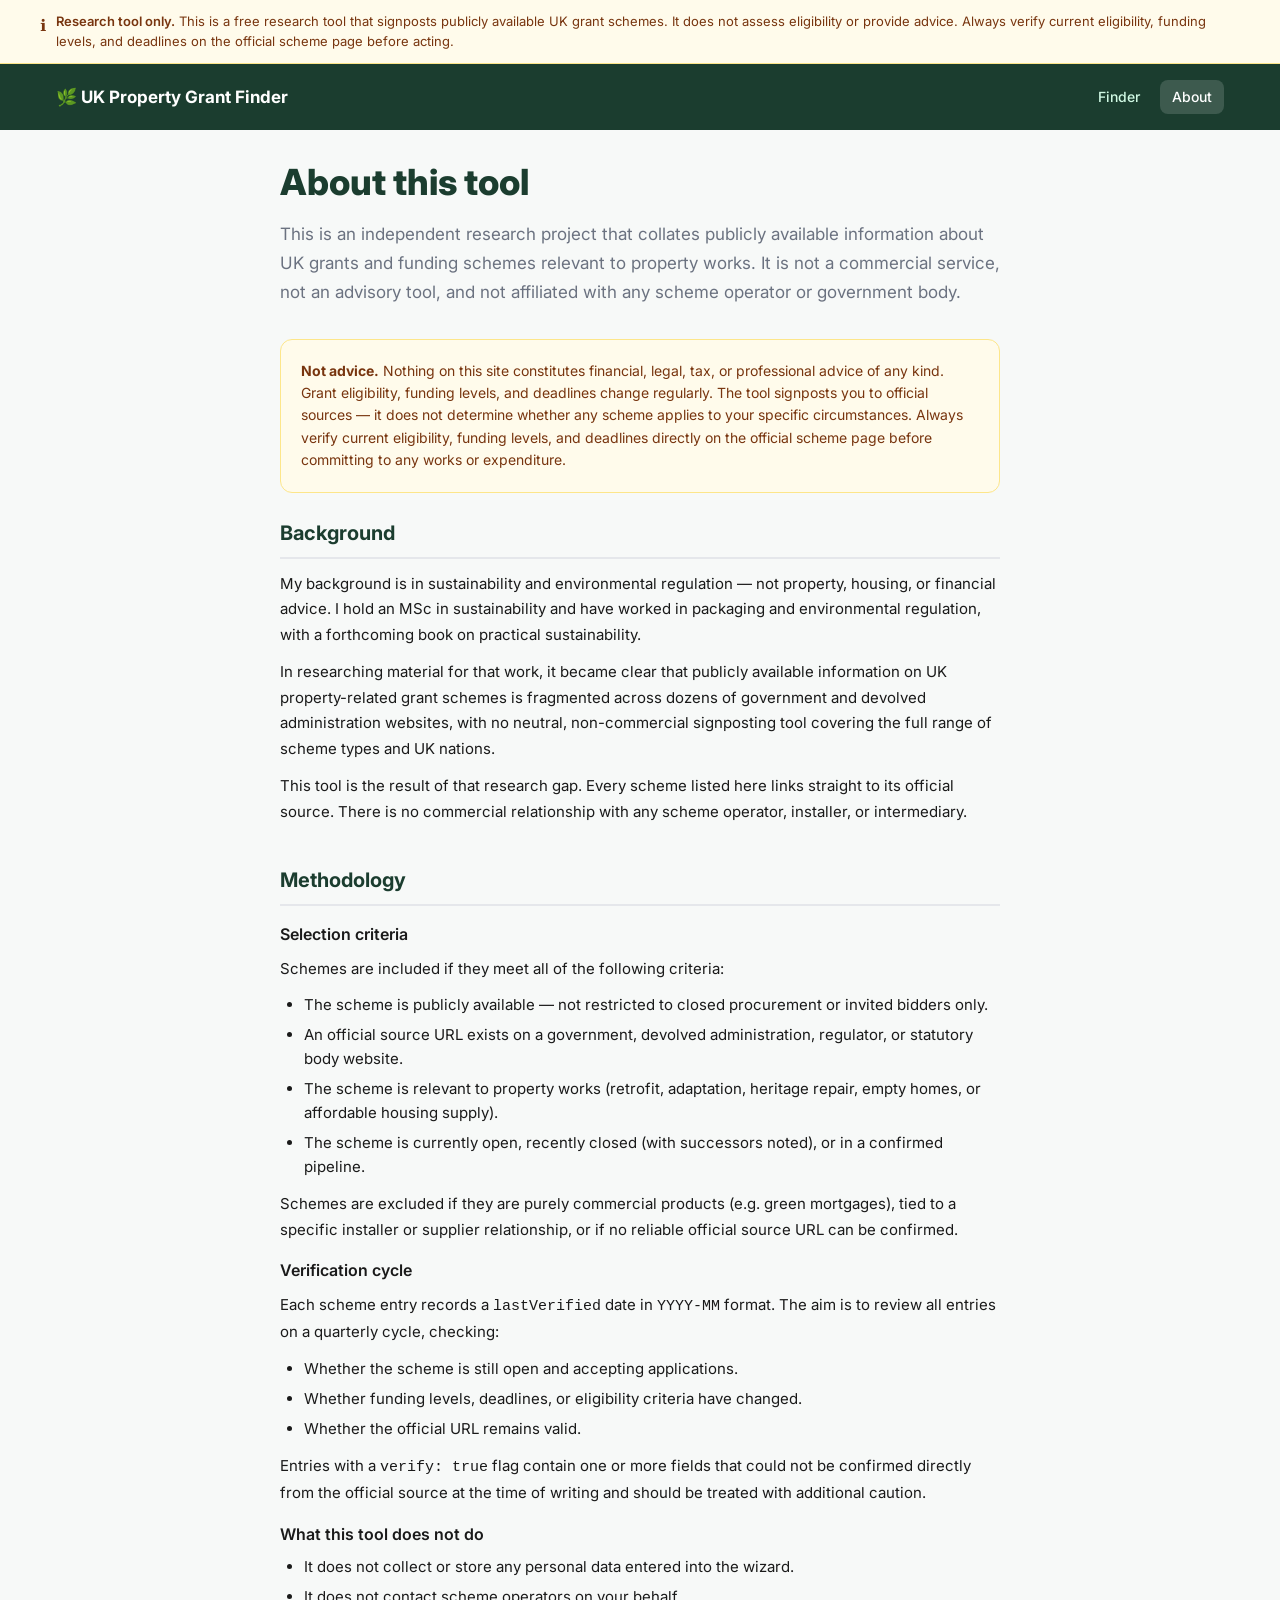
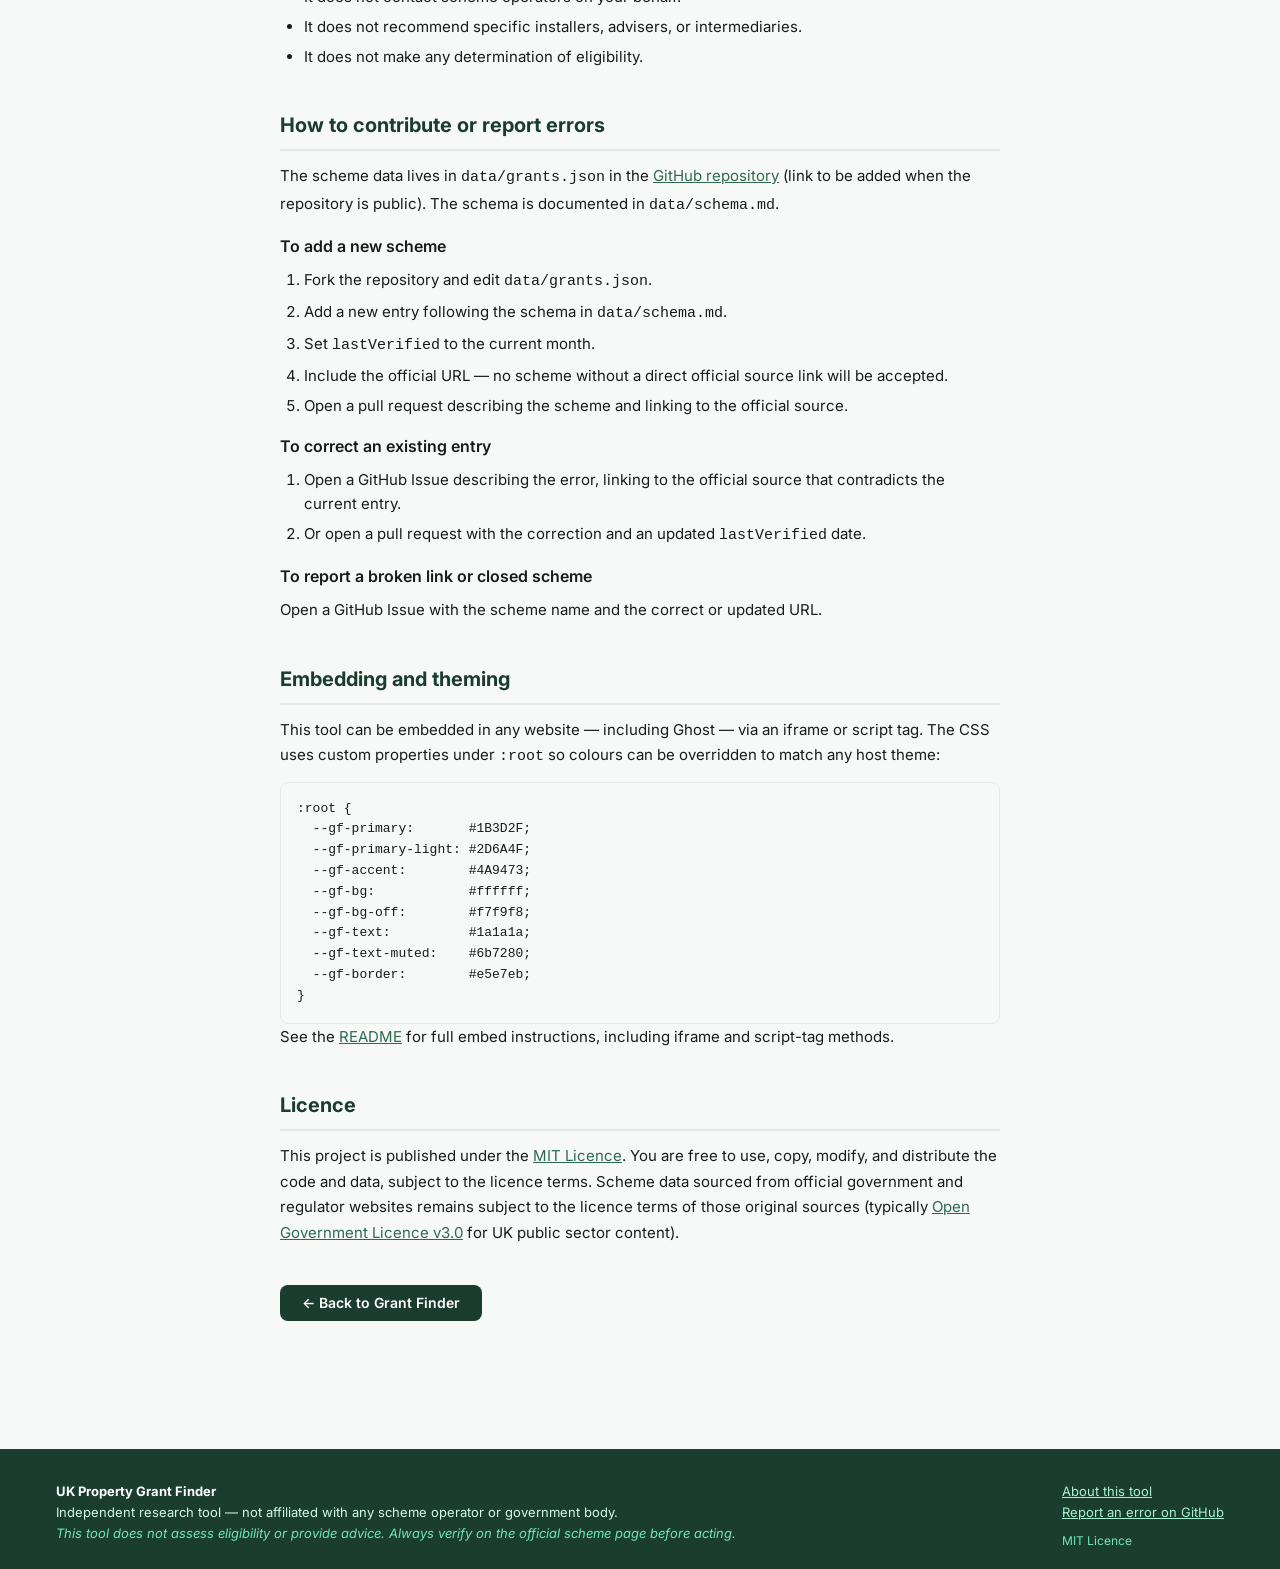
==== about.html @ f177cf08 "Initial release" ====
<!DOCTYPE html>
<html lang="en">
<head>
  <meta charset="UTF-8">
  <meta name="viewport" content="width=device-width, initial-scale=1.0">
  <title>About — UK Property Grant Finder</title>
  <meta name="description" content="About the UK Property Grant Finder: an independent research tool collating publicly available information on UK property grant schemes. Not an advisory service.">
  <link rel="preconnect" href="https://fonts.googleapis.com">
  <link href="https://fonts.googleapis.com/css2?family=Inter:wght@400;500;600;700;800&display=swap" rel="stylesheet">
  <link rel="stylesheet" href="assets/styles.css">
</head>
<body>

  <!-- ── Persistent disclaimer banner ── -->
  <div class="gf-disclaimer" role="banner" aria-label="Important notice">
    <div class="gf-disclaimer-inner">
      <span class="gf-disclaimer-icon" aria-hidden="true">ℹ</span>
      <span>
        <strong>Research tool only.</strong>
        This is a free research tool that signposts publicly available UK grant schemes.
        It does not assess eligibility or provide advice.
        Always verify current eligibility, funding levels, and deadlines on the official scheme page before acting.
      </span>
    </div>
  </div>

  <!-- ── Site header ── -->
  <header class="gf-site-header" role="banner">
    <div class="gf-site-header-inner">
      <a href="index.html" class="gf-site-logo" aria-label="UK Property Grant Finder home">
        🌿 UK Property Grant Finder
      </a>
      <nav class="gf-site-nav" aria-label="Main navigation">
        <a href="index.html" class="gf-nav-link">Finder</a>
        <a href="about.html" class="gf-nav-link active" aria-current="page">About</a>
      </nav>
    </div>
  </header>

  <!-- ── Main content ── -->
  <main class="gf-main" id="main-content">
    <div class="gf-container">
      <article class="gf-about-layout">

        <h1>About this tool</h1>
        <p class="gf-lead">
          This is an independent research project that collates publicly available information
          about UK grants and funding schemes relevant to property works.
          It is not a commercial service, not an advisory tool, and not affiliated with any
          scheme operator or government body.
        </p>

        <!-- Non-advisory disclaimer box -->
        <div class="gf-disclaimer-box" role="note">
          <p>
            <strong>Not advice.</strong>
            Nothing on this site constitutes financial, legal, tax, or professional advice of any kind.
            Grant eligibility, funding levels, and deadlines change regularly.
            The tool signposts you to official sources — it does not determine whether any scheme applies
            to your specific circumstances.
            Always verify current eligibility, funding levels, and deadlines directly on the official
            scheme page before committing to any works or expenditure.
          </p>
        </div>

        <!-- Background -->
        <section class="gf-about-section" aria-labelledby="background-heading">
          <h2 id="background-heading">Background</h2>
          <p>
            My background is in sustainability and environmental regulation — not property, housing,
            or financial advice. I hold an MSc in sustainability and have worked in packaging and
            environmental regulation, with a forthcoming book on practical sustainability.
          </p>
          <p>
            In researching material for that work, it became clear that publicly available information
            on UK property-related grant schemes is fragmented across dozens of government and devolved
            administration websites, with no neutral, non-commercial signposting tool covering the
            full range of scheme types and UK nations.
          </p>
          <p>
            This tool is the result of that research gap. Every scheme listed here links straight to
            its official source. There is no commercial relationship with any scheme operator,
            installer, or intermediary.
          </p>
        </section>

        <!-- Methodology -->
        <section class="gf-about-section" aria-labelledby="methodology-heading">
          <h2 id="methodology-heading">Methodology</h2>

          <h3>Selection criteria</h3>
          <p>
            Schemes are included if they meet all of the following criteria:
          </p>
          <ul>
            <li>The scheme is publicly available — not restricted to closed procurement or invited bidders only.</li>
            <li>An official source URL exists on a government, devolved administration, regulator, or statutory body website.</li>
            <li>The scheme is relevant to property works (retrofit, adaptation, heritage repair, empty homes, or affordable housing supply).</li>
            <li>The scheme is currently open, recently closed (with successors noted), or in a confirmed pipeline.</li>
          </ul>
          <p>
            Schemes are excluded if they are purely commercial products (e.g. green mortgages),
            tied to a specific installer or supplier relationship, or if no reliable official source URL
            can be confirmed.
          </p>

          <h3>Verification cycle</h3>
          <p>
            Each scheme entry records a <code>lastVerified</code> date in <code>YYYY-MM</code> format.
            The aim is to review all entries on a quarterly cycle, checking:
          </p>
          <ul>
            <li>Whether the scheme is still open and accepting applications.</li>
            <li>Whether funding levels, deadlines, or eligibility criteria have changed.</li>
            <li>Whether the official URL remains valid.</li>
          </ul>
          <p>
            Entries with a <code>verify: true</code> flag contain one or more fields that could not be
            confirmed directly from the official source at the time of writing and should be treated
            with additional caution.
          </p>

          <h3>What this tool does not do</h3>
          <ul>
            <li>It does not collect or store any personal data entered into the wizard.</li>
            <li>It does not contact scheme operators on your behalf.</li>
            <li>It does not recommend specific installers, advisers, or intermediaries.</li>
            <li>It does not make any determination of eligibility.</li>
          </ul>
        </section>

        <!-- How to contribute -->
        <section class="gf-about-section" aria-labelledby="contribute-heading">
          <h2 id="contribute-heading">How to contribute or report errors</h2>
          <p>
            The scheme data lives in <code>data/grants.json</code> in the
            <a href="https://github.com/" target="_blank" rel="noopener noreferrer">GitHub repository</a>
            (link to be added when the repository is public).
            The schema is documented in <code>data/schema.md</code>.
          </p>

          <h3>To add a new scheme</h3>
          <ol>
            <li>Fork the repository and edit <code>data/grants.json</code>.</li>
            <li>Add a new entry following the schema in <code>data/schema.md</code>.</li>
            <li>Set <code>lastVerified</code> to the current month.</li>
            <li>Include the official URL — no scheme without a direct official source link will be accepted.</li>
            <li>Open a pull request describing the scheme and linking to the official source.</li>
          </ol>

          <h3>To correct an existing entry</h3>
          <ol>
            <li>Open a GitHub Issue describing the error, linking to the official source that contradicts the current entry.</li>
            <li>Or open a pull request with the correction and an updated <code>lastVerified</code> date.</li>
          </ol>

          <h3>To report a broken link or closed scheme</h3>
          <p>
            Open a GitHub Issue with the scheme name and the correct or updated URL.
          </p>
        </section>

        <!-- Theming -->
        <section class="gf-about-section" aria-labelledby="theming-heading">
          <h2 id="theming-heading">Embedding and theming</h2>
          <p>
            This tool can be embedded in any website — including Ghost — via an iframe or script tag.
            The CSS uses custom properties under <code>:root</code> so colours can be overridden to
            match any host theme:
          </p>
          <pre style="background:var(--gf-bg-off);border:1px solid var(--gf-border);border-radius:8px;padding:16px;font-size:13px;overflow-x:auto;"><code>:root {
  --gf-primary:       #1B3D2F;
  --gf-primary-light: #2D6A4F;
  --gf-accent:        #4A9473;
  --gf-bg:            #ffffff;
  --gf-bg-off:        #f7f9f8;
  --gf-text:          #1a1a1a;
  --gf-text-muted:    #6b7280;
  --gf-border:        #e5e7eb;
}</code></pre>
          <p>
            See the <a href="https://github.com/" target="_blank" rel="noopener noreferrer">README</a>
            for full embed instructions, including iframe and script-tag methods.
          </p>
        </section>

        <!-- Licence -->
        <section class="gf-about-section" aria-labelledby="licence-heading">
          <h2 id="licence-heading">Licence</h2>
          <p>
            This project is published under the
            <a href="LICENSE" target="_blank" rel="noopener noreferrer">MIT Licence</a>.
            You are free to use, copy, modify, and distribute the code and data, subject to the
            licence terms. Scheme data sourced from official government and regulator websites
            remains subject to the licence terms of those original sources (typically
            <a href="https://www.nationalarchives.gov.uk/doc/open-government-licence/" target="_blank" rel="noopener noreferrer">Open Government Licence v3.0</a>
            for UK public sector content).
          </p>
        </section>

        <div style="margin-top:32px;">
          <a href="index.html" class="gf-btn gf-btn-primary">← Back to Grant Finder</a>
        </div>

      </article>
    </div>
  </main>

  <!-- ── Footer ── -->
  <footer class="gf-footer" role="contentinfo">
    <div class="gf-footer-inner">
      <div>
        <p><strong style="color:#fff;">UK Property Grant Finder</strong></p>
        <p>Independent research tool — not affiliated with any scheme operator or government body.</p>
        <p class="gf-footer-disclaimer">
          This tool does not assess eligibility or provide advice.
          Always verify on the official scheme page before acting.
        </p>
      </div>
      <div>
        <p><a href="about.html">About this tool</a></p>
        <p><a href="https://github.com/" target="_blank" rel="noopener noreferrer">Report an error on GitHub</a></p>
        <p style="font-size:12px;margin-top:8px;color:#6ee7b7;">MIT Licence</p>
      </div>
    </div>
  </footer>

</body>
</html>
---- assets/styles.css ----
/* ============================================================
   UK Property Grant Finder — styles.css
   Mobile-first, CSS custom properties for Ghost theme overrides
   ============================================================ */

:root {
  --gf-primary:       #1B3D2F;
  --gf-primary-light: #2D6A4F;
  --gf-accent:        #4A9473;
  --gf-bg:            #ffffff;
  --gf-bg-off:        #f7f9f8;
  --gf-text:          #1a1a1a;
  --gf-text-muted:    #6b7280;
  --gf-border:        #e5e7eb;
  --gf-warning-bg:    #fffbeb;
  --gf-warning-border:#fde68a;
  --gf-warning-text:  #78350f;
  --gf-radius:        12px;
  --gf-radius-sm:     8px;
  --gf-shadow:        0 1px 3px rgba(0,0,0,.07), 0 4px 16px rgba(0,0,0,.05);
  --gf-shadow-md:     0 4px 6px rgba(0,0,0,.07), 0 10px 30px rgba(0,0,0,.08);
  --gf-transition:    0.18s ease;
  --gf-font:          'Inter', system-ui, -apple-system, sans-serif;
}

/* ── Reset ── */
*, *::before, *::after {
  box-sizing: border-box;
  margin: 0;
  padding: 0;
}

/* ── Base ── */
body {
  font-family: var(--gf-font);
  background: var(--gf-bg-off);
  color: var(--gf-text);
  line-height: 1.6;
  font-size: 16px;
  -webkit-font-smoothing: antialiased;
}

a {
  color: var(--gf-primary-light);
  text-decoration: underline;
}
a:hover {
  color: var(--gf-primary);
}
a:focus-visible {
  outline: 3px solid var(--gf-accent);
  outline-offset: 2px;
  border-radius: 3px;
}

/* ── Layout ── */
.gf-container {
  max-width: 1200px;
  margin: 0 auto;
  padding: 0 16px;
}

.gf-main {
  padding: 24px 0 64px;
}

/* ── Disclaimer banner ── */
.gf-disclaimer {
  background: var(--gf-warning-bg);
  border-bottom: 1px solid var(--gf-warning-border);
  padding: 12px 16px;
  font-size: 13px;
  color: var(--gf-warning-text);
  line-height: 1.5;
  position: sticky;
  top: 0;
  z-index: 100;
}
.gf-disclaimer-inner {
  max-width: 1200px;
  margin: 0 auto;
  display: flex;
  align-items: flex-start;
  gap: 10px;
}
.gf-disclaimer-icon {
  flex-shrink: 0;
  font-size: 16px;
  margin-top: 1px;
}
.gf-disclaimer strong {
  font-weight: 600;
}

/* ── Site header ── */
.gf-site-header {
  background: var(--gf-primary);
  color: #fff;
  padding: 16px 0;
}
.gf-site-header-inner {
  max-width: 1200px;
  margin: 0 auto;
  padding: 0 16px;
  display: flex;
  align-items: center;
  justify-content: space-between;
  gap: 16px;
}
.gf-site-logo {
  font-size: 17px;
  font-weight: 700;
  color: #fff;
  text-decoration: none;
  display: flex;
  align-items: center;
  gap: 8px;
}
.gf-site-logo:hover { color: #d1fae5; }
.gf-site-nav {
  display: flex;
  gap: 8px;
  align-items: center;
}
.gf-nav-link {
  color: #d1fae5;
  font-size: 14px;
  font-weight: 500;
  text-decoration: none;
  padding: 6px 12px;
  border-radius: var(--gf-radius-sm);
  transition: background var(--gf-transition);
}
.gf-nav-link:hover,
.gf-nav-link.active {
  background: rgba(255,255,255,.15);
  color: #fff;
}
.gf-nav-link:focus-visible {
  outline: 2px solid #d1fae5;
  outline-offset: 2px;
}

/* ── Page hero ── */
.gf-hero {
  text-align: center;
  padding: 40px 16px 32px;
}
.gf-hero-badge {
  display: inline-block;
  background: #dcfce7;
  color: var(--gf-primary);
  font-size: 11px;
  font-weight: 700;
  letter-spacing: .08em;
  text-transform: uppercase;
  padding: 4px 12px;
  border-radius: 999px;
  margin-bottom: 14px;
}
.gf-hero h1 {
  font-size: clamp(22px, 4vw, 36px);
  font-weight: 800;
  color: var(--gf-primary);
  line-height: 1.2;
  margin-bottom: 12px;
}
.gf-hero p {
  color: var(--gf-text-muted);
  font-size: 16px;
  max-width: 540px;
  margin: 0 auto;
}

/* ── Tabs ── */
.gf-tabs {
  display: flex;
  gap: 4px;
  background: var(--gf-bg);
  border: 1px solid var(--gf-border);
  border-radius: var(--gf-radius);
  padding: 4px;
  max-width: 480px;
  margin: 24px auto;
}
.gf-tab {
  flex: 1;
  padding: 10px 16px;
  border: none;
  background: transparent;
  border-radius: calc(var(--gf-radius) - 4px);
  font-size: 14px;
  font-weight: 600;
  color: var(--gf-text-muted);
  cursor: pointer;
  transition: all var(--gf-transition);
  font-family: var(--gf-font);
}
.gf-tab:hover {
  background: var(--gf-bg-off);
  color: var(--gf-text);
}
.gf-tab.active {
  background: var(--gf-primary);
  color: #fff;
}
.gf-tab:focus-visible {
  outline: 3px solid var(--gf-accent);
  outline-offset: 2px;
}

/* ── Tab panels ── */
.gf-panel { display: none; }
.gf-panel.active { display: block; }

/* ============================================================
   WIZARD
   ============================================================ */
.gf-wizard {
  max-width: 680px;
  margin: 0 auto;
}

/* Progress bar */
.gf-progress {
  margin-bottom: 28px;
}
.gf-progress-meta {
  display: flex;
  justify-content: space-between;
  font-size: 13px;
  color: var(--gf-text-muted);
  margin-bottom: 8px;
}
.gf-progress-bar {
  height: 6px;
  background: var(--gf-border);
  border-radius: 999px;
  overflow: hidden;
}
.gf-progress-fill {
  height: 100%;
  background: linear-gradient(90deg, var(--gf-primary), var(--gf-accent));
  border-radius: 999px;
  transition: width .4s ease;
}

/* Step card */
.gf-step { display: none; }
.gf-step.active { display: block; }

.gf-card {
  background: var(--gf-bg);
  border-radius: var(--gf-radius);
  box-shadow: var(--gf-shadow);
  padding: 28px;
  margin-bottom: 20px;
}
.gf-card h2 {
  font-size: 19px;
  font-weight: 700;
  color: var(--gf-primary);
  margin-bottom: 6px;
}
.gf-card .gf-card-subtitle {
  color: var(--gf-text-muted);
  font-size: 14px;
  margin-bottom: 22px;
}
.gf-card .gf-optional-label {
  font-size: 12px;
  font-weight: 500;
  color: var(--gf-accent);
  background: #d1fae5;
  padding: 2px 8px;
  border-radius: 999px;
  margin-left: 8px;
  vertical-align: middle;
}

/* Option grids */
.gf-options {
  display: grid;
  grid-template-columns: repeat(auto-fill, minmax(140px, 1fr));
  gap: 10px;
}
.gf-options.two-col { grid-template-columns: 1fr 1fr; }
.gf-options.three-col { grid-template-columns: repeat(3, 1fr); }

.gf-option {
  cursor: pointer;
  border: 2px solid var(--gf-border);
  border-radius: 10px;
  padding: 14px 12px;
  text-align: center;
  background: var(--gf-bg);
  transition: all var(--gf-transition);
  user-select: none;
  position: relative;
}
.gf-option:hover {
  border-color: var(--gf-accent);
  background: #f0fdf4;
}
.gf-option.selected {
  border-color: var(--gf-primary);
  background: #f0fdf4;
  box-shadow: 0 0 0 3px rgba(27,61,47,.12);
}
.gf-option:focus-visible {
  outline: 3px solid var(--gf-accent);
  outline-offset: 2px;
}
.gf-option-icon {
  font-size: 24px;
  margin-bottom: 6px;
  display: block;
}
.gf-option-label {
  font-size: 13px;
  font-weight: 600;
  display: block;
  color: var(--gf-text);
}
.gf-option-desc {
  font-size: 11px;
  color: var(--gf-text-muted);
  display: block;
  margin-top: 4px;
  line-height: 1.4;
}
/* Multi-select tick */
.gf-option.multi.selected::after {
  content: '✓';
  position: absolute;
  top: 6px;
  right: 8px;
  font-size: 12px;
  font-weight: 700;
  color: var(--gf-primary);
}

/* Postcode field */
.gf-postcode-wrap {
  margin-top: 16px;
}
.gf-postcode-wrap label {
  display: block;
  font-size: 13px;
  font-weight: 600;
  color: var(--gf-text-muted);
  margin-bottom: 6px;
}
.gf-postcode-input {
  width: 100%;
  max-width: 220px;
  padding: 10px 14px;
  border: 2px solid var(--gf-border);
  border-radius: var(--gf-radius-sm);
  font-size: 15px;
  font-family: var(--gf-font);
  color: var(--gf-text);
  background: var(--gf-bg);
  transition: border-color var(--gf-transition);
  text-transform: uppercase;
}
.gf-postcode-input:focus {
  outline: none;
  border-color: var(--gf-accent);
}
.gf-postcode-input::placeholder { text-transform: none; }

/* Button row */
.gf-btn-row {
  display: flex;
  justify-content: space-between;
  align-items: center;
  margin-top: 26px;
  gap: 12px;
}

/* Buttons */
.gf-btn {
  display: inline-flex;
  align-items: center;
  gap: 6px;
  padding: 11px 22px;
  border-radius: var(--gf-radius-sm);
  font-size: 14px;
  font-weight: 600;
  cursor: pointer;
  border: none;
  transition: all var(--gf-transition);
  font-family: var(--gf-font);
  text-decoration: none;
  line-height: 1;
}
.gf-btn:focus-visible {
  outline: 3px solid var(--gf-accent);
  outline-offset: 2px;
}
.gf-btn-primary {
  background: var(--gf-primary);
  color: #fff;
}
.gf-btn-primary:hover {
  background: var(--gf-primary-light);
  transform: translateY(-1px);
  color: #fff;
  text-decoration: none;
}
.gf-btn-primary:disabled {
  background: #d1d5db;
  color: #9ca3af;
  cursor: not-allowed;
  transform: none;
}
.gf-btn-ghost {
  background: transparent;
  color: var(--gf-text-muted);
  border: 1px solid var(--gf-border);
}
.gf-btn-ghost:hover {
  background: var(--gf-bg-off);
  color: var(--gf-text);
  text-decoration: none;
}
.gf-btn-outline {
  background: transparent;
  color: var(--gf-primary);
  border: 2px solid var(--gf-primary);
}
.gf-btn-outline:hover {
  background: var(--gf-primary);
  color: #fff;
  text-decoration: none;
}

/* ============================================================
   RESULTS
   ============================================================ */
.gf-results-header {
  display: flex;
  align-items: center;
  justify-content: space-between;
  margin-bottom: 6px;
  flex-wrap: wrap;
  gap: 10px;
}
.gf-results-header h2 {
  font-size: 22px;
  font-weight: 800;
  color: var(--gf-primary);
}
.gf-results-count {
  background: var(--gf-primary);
  color: #fff;
  font-size: 13px;
  font-weight: 600;
  padding: 4px 14px;
  border-radius: 999px;
}
.gf-results-note {
  font-size: 13px;
  color: var(--gf-text-muted);
  margin-bottom: 20px;
  font-style: italic;
}

/* Scheme cards in results */
.gf-scheme-card {
  background: var(--gf-bg);
  border: 1px solid var(--gf-border);
  border-radius: var(--gf-radius);
  margin-bottom: 12px;
  overflow: hidden;
  transition: box-shadow var(--gf-transition);
}
.gf-scheme-card:hover {
  box-shadow: var(--gf-shadow-md);
}
.gf-scheme-card-header {
  display: flex;
  align-items: flex-start;
  gap: 14px;
  padding: 18px 20px;
  cursor: pointer;
}
.gf-scheme-card-header:focus-visible {
  outline: 3px solid var(--gf-accent);
  outline-offset: -3px;
}
.gf-scheme-icon {
  width: 44px;
  height: 44px;
  border-radius: 10px;
  display: flex;
  align-items: center;
  justify-content: center;
  font-size: 22px;
  flex-shrink: 0;
}
.cat-retrofit        { background: #fef3c7; }
.cat-adaptation      { background: #ede9fe; }
.cat-empty-homes     { background: #fce7f3; }
.cat-heritage        { background: #fef9c3; }
.cat-affordable-housing { background: #d1fae5; }
.cat-supported-housing  { background: #e0e7ff; }

.gf-scheme-meta { flex: 1; min-width: 0; }
.gf-scheme-name {
  font-size: 15px;
  font-weight: 700;
  color: var(--gf-text);
  margin-bottom: 2px;
}
.gf-scheme-provider {
  font-size: 12px;
  color: var(--gf-text-muted);
  margin-bottom: 6px;
}
.gf-scheme-desc {
  font-size: 13px;
  color: var(--gf-text-muted);
  line-height: 1.5;
}
.gf-scheme-tags {
  display: flex;
  flex-wrap: wrap;
  gap: 5px;
  margin-top: 8px;
}
.gf-tag {
  font-size: 11px;
  font-weight: 600;
  padding: 2px 8px;
  border-radius: 999px;
}
.gf-tag-country  { background: #dbeafe; color: #1d4ed8; }
.gf-tag-category { background: #f1f5f9; color: #475569; }
.gf-tag-deadline { background: #fef9c3; color: #854d0e; }
.gf-tag-verify   { background: #fce7f3; color: #be185d; }

/* Source + verified badges */
.gf-scheme-footer {
  padding: 0 20px 14px;
  display: flex;
  align-items: center;
  gap: 12px;
  flex-wrap: wrap;
}
.gf-source-badge {
  font-size: 11px;
  color: var(--gf-text-muted);
}
.gf-source-badge a {
  color: var(--gf-primary-light);
  font-weight: 600;
}
.gf-verified-badge {
  font-size: 11px;
  color: var(--gf-text-muted);
  background: var(--gf-bg-off);
  padding: 2px 8px;
  border-radius: 999px;
  border: 1px solid var(--gf-border);
}

/* Funding pill */
.gf-funding-pill {
  font-size: 13px;
  font-weight: 700;
  color: var(--gf-primary);
  white-space: nowrap;
  padding: 5px 12px;
  background: #d1fae5;
  border-radius: 999px;
  flex-shrink: 0;
  align-self: center;
}

/* Chevron */
.gf-chevron {
  color: var(--gf-text-muted);
  font-size: 18px;
  align-self: center;
  transition: transform .25s ease;
  flex-shrink: 0;
}
.gf-scheme-card.open .gf-chevron { transform: rotate(180deg); }

/* Expand body */
.gf-scheme-body {
  display: none;
  padding: 0 20px 20px;
  border-top: 1px solid var(--gf-border);
}
.gf-scheme-card.open .gf-scheme-body { display: block; }

.gf-scheme-body-desc {
  font-size: 14px;
  color: var(--gf-text-muted);
  margin: 14px 0 16px;
  line-height: 1.6;
}
.gf-body-section {
  margin-bottom: 16px;
}
.gf-body-section h4 {
  font-size: 12px;
  font-weight: 700;
  text-transform: uppercase;
  letter-spacing: .06em;
  color: var(--gf-text-muted);
  margin-bottom: 8px;
}
.gf-body-section ul {
  padding-left: 20px;
}
.gf-body-section li {
  font-size: 14px;
  color: var(--gf-text);
  margin-bottom: 4px;
  line-height: 1.5;
}
.gf-cta-row {
  display: flex;
  align-items: center;
  gap: 12px;
  margin-top: 18px;
  flex-wrap: wrap;
}
.gf-verify-notice {
  font-size: 12px;
  color: #be185d;
  background: #fce7f3;
  padding: 6px 12px;
  border-radius: var(--gf-radius-sm);
  border: 1px solid #fbcfe8;
}

/* No results */
.gf-no-results {
  text-align: center;
  padding: 48px 20px;
  background: var(--gf-bg);
  border-radius: var(--gf-radius);
  box-shadow: var(--gf-shadow);
}
.gf-no-results-icon { font-size: 48px; margin-bottom: 14px; }
.gf-no-results h3 {
  font-size: 18px;
  font-weight: 700;
  color: var(--gf-text);
  margin-bottom: 8px;
}
.gf-no-results p {
  color: var(--gf-text-muted);
  font-size: 14px;
  max-width: 400px;
  margin: 0 auto 16px;
}
.gf-no-results-links {
  display: flex;
  gap: 12px;
  justify-content: center;
  flex-wrap: wrap;
}

/* Reset row */
.gf-reset-row {
  text-align: center;
  margin-top: 24px;
}
.gf-reset-btn {
  font-size: 13px;
  color: var(--gf-text-muted);
  cursor: pointer;
  text-decoration: underline;
  background: none;
  border: none;
  font-family: var(--gf-font);
}
.gf-reset-btn:hover { color: var(--gf-text); }
.gf-reset-btn:focus-visible {
  outline: 3px solid var(--gf-accent);
  outline-offset: 2px;
  border-radius: 3px;
}

/* ============================================================
   BROWSE / FILTER MODE
   ============================================================ */
.gf-browse-layout {
  display: grid;
  grid-template-columns: 1fr;
  gap: 24px;
}

.gf-filter-bar {
  background: var(--gf-bg);
  border: 1px solid var(--gf-border);
  border-radius: var(--gf-radius);
  padding: 20px;
}
.gf-filter-bar h3 {
  font-size: 14px;
  font-weight: 700;
  text-transform: uppercase;
  letter-spacing: .06em;
  color: var(--gf-text-muted);
  margin-bottom: 16px;
}

.gf-filter-group {
  margin-bottom: 20px;
}
.gf-filter-group:last-child { margin-bottom: 0; }
.gf-filter-group label {
  display: block;
  font-size: 13px;
  font-weight: 600;
  color: var(--gf-text);
  margin-bottom: 8px;
}

.gf-search-input,
.gf-filter-select {
  width: 100%;
  padding: 9px 12px;
  border: 2px solid var(--gf-border);
  border-radius: var(--gf-radius-sm);
  font-size: 14px;
  font-family: var(--gf-font);
  color: var(--gf-text);
  background: var(--gf-bg);
  transition: border-color var(--gf-transition);
  appearance: none;
  -webkit-appearance: none;
}
.gf-filter-select {
  background-image: url("data:image/svg+xml,%3Csvg xmlns='http://www.w3.org/2000/svg' width='12' height='8' viewBox='0 0 12 8'%3E%3Cpath d='M1 1l5 5 5-5' stroke='%236b7280' stroke-width='1.5' fill='none' stroke-linecap='round'/%3E%3C/svg%3E");
  background-repeat: no-repeat;
  background-position: right 10px center;
  padding-right: 32px;
  cursor: pointer;
}
.gf-search-input:focus,
.gf-filter-select:focus {
  outline: none;
  border-color: var(--gf-accent);
}
.gf-filter-clear {
  display: block;
  margin-top: 12px;
  font-size: 13px;
  color: var(--gf-text-muted);
  background: none;
  border: none;
  cursor: pointer;
  font-family: var(--gf-font);
  text-decoration: underline;
  padding: 0;
}
.gf-filter-clear:hover { color: var(--gf-text); }

.gf-browse-count {
  font-size: 14px;
  color: var(--gf-text-muted);
  margin-bottom: 16px;
}
.gf-browse-count strong { color: var(--gf-text); }

/* ============================================================
   MODAL
   ============================================================ */
.gf-modal-overlay {
  display: none;
  position: fixed;
  inset: 0;
  background: rgba(0,0,0,.5);
  z-index: 1000;
  align-items: center;
  justify-content: center;
  padding: 16px;
}
.gf-modal-overlay.open { display: flex; }

.gf-modal {
  background: var(--gf-bg);
  border-radius: var(--gf-radius);
  box-shadow: var(--gf-shadow-md);
  max-width: 640px;
  width: 100%;
  max-height: 90vh;
  overflow-y: auto;
  position: relative;
}
.gf-modal-header {
  padding: 24px 24px 0;
  display: flex;
  align-items: flex-start;
  justify-content: space-between;
  gap: 12px;
}
.gf-modal-title {
  font-size: 20px;
  font-weight: 800;
  color: var(--gf-primary);
  line-height: 1.3;
}
.gf-modal-provider {
  font-size: 13px;
  color: var(--gf-text-muted);
  margin-top: 4px;
}
.gf-modal-close {
  background: var(--gf-bg-off);
  border: 1px solid var(--gf-border);
  border-radius: 50%;
  width: 32px;
  height: 32px;
  display: flex;
  align-items: center;
  justify-content: center;
  cursor: pointer;
  font-size: 18px;
  color: var(--gf-text-muted);
  flex-shrink: 0;
  transition: background var(--gf-transition);
  font-family: var(--gf-font);
  line-height: 1;
}
.gf-modal-close:hover { background: var(--gf-border); color: var(--gf-text); }
.gf-modal-close:focus-visible {
  outline: 3px solid var(--gf-accent);
  outline-offset: 2px;
}
.gf-modal-body {
  padding: 20px 24px 24px;
}
.gf-modal-meta-row {
  display: flex;
  flex-wrap: wrap;
  gap: 8px;
  margin-bottom: 18px;
}
.gf-modal-section {
  margin-bottom: 20px;
}
.gf-modal-section h4 {
  font-size: 12px;
  font-weight: 700;
  text-transform: uppercase;
  letter-spacing: .06em;
  color: var(--gf-text-muted);
  margin-bottom: 10px;
}
.gf-modal-section p {
  font-size: 14px;
  color: var(--gf-text);
  line-height: 1.6;
}
.gf-modal-section ul {
  padding-left: 20px;
}
.gf-modal-section li {
  font-size: 14px;
  color: var(--gf-text);
  margin-bottom: 6px;
  line-height: 1.5;
}
.gf-modal-url-box {
  background: var(--gf-bg-off);
  border: 1px solid var(--gf-border);
  border-radius: var(--gf-radius-sm);
  padding: 12px 16px;
  margin-bottom: 20px;
}
.gf-modal-url-box p {
  font-size: 12px;
  font-weight: 700;
  text-transform: uppercase;
  letter-spacing: .06em;
  color: var(--gf-text-muted);
  margin-bottom: 4px;
}
.gf-modal-url-box a {
  font-size: 14px;
  font-weight: 600;
  word-break: break-all;
}
.gf-modal-footer {
  padding: 16px 24px;
  border-top: 1px solid var(--gf-border);
  display: flex;
  align-items: center;
  justify-content: space-between;
  gap: 12px;
  flex-wrap: wrap;
}
.gf-modal-verified-note {
  font-size: 12px;
  color: var(--gf-text-muted);
}

/* ============================================================
   ABOUT PAGE
   ============================================================ */
.gf-about-layout {
  max-width: 720px;
  margin: 0 auto;
}
.gf-about-layout h1 {
  font-size: clamp(24px, 4vw, 36px);
  font-weight: 800;
  color: var(--gf-primary);
  margin-bottom: 8px;
}
.gf-about-layout .gf-lead {
  font-size: 17px;
  color: var(--gf-text-muted);
  margin-bottom: 32px;
  line-height: 1.7;
}
.gf-about-section {
  margin-bottom: 40px;
}
.gf-about-section h2 {
  font-size: 20px;
  font-weight: 700;
  color: var(--gf-primary);
  margin-bottom: 12px;
  padding-bottom: 8px;
  border-bottom: 2px solid var(--gf-border);
}
.gf-about-section h3 {
  font-size: 16px;
  font-weight: 600;
  color: var(--gf-text);
  margin: 16px 0 8px;
}
.gf-about-section p {
  font-size: 15px;
  color: var(--gf-text);
  line-height: 1.7;
  margin-bottom: 12px;
}
.gf-about-section ul, .gf-about-section ol {
  padding-left: 24px;
  margin-bottom: 12px;
}
.gf-about-section li {
  font-size: 15px;
  color: var(--gf-text);
  margin-bottom: 6px;
  line-height: 1.6;
}
.gf-disclaimer-box {
  background: var(--gf-warning-bg);
  border: 1px solid var(--gf-warning-border);
  border-radius: var(--gf-radius);
  padding: 20px;
  margin: 24px 0;
}
.gf-disclaimer-box p {
  font-size: 14px;
  color: var(--gf-warning-text);
  margin-bottom: 0;
}
.gf-disclaimer-box strong { font-weight: 700; }

/* ============================================================
   FOOTER
   ============================================================ */
.gf-footer {
  background: var(--gf-primary);
  color: #d1fae5;
  padding: 32px 0;
  margin-top: 64px;
}
.gf-footer-inner {
  max-width: 1200px;
  margin: 0 auto;
  padding: 0 16px;
  display: flex;
  flex-direction: column;
  gap: 12px;
}
.gf-footer p {
  font-size: 13px;
  line-height: 1.6;
}
.gf-footer a { color: #a7f3d0; }
.gf-footer a:hover { color: #fff; }
.gf-footer-disclaimer {
  font-size: 12px;
  color: #6ee7b7;
  font-style: italic;
}

/* ============================================================
   RESPONSIVE
   ============================================================ */

/* 768px+ */
@media (min-width: 768px) {
  body { font-size: 16px; }

  .gf-hero { padding: 56px 16px 40px; }

  .gf-browse-layout {
    grid-template-columns: 280px 1fr;
  }

  .gf-options { grid-template-columns: repeat(auto-fill, minmax(160px, 1fr)); }
  .gf-options.two-col { grid-template-columns: 1fr 1fr; }
  .gf-options.three-col { grid-template-columns: repeat(3, 1fr); }

  .gf-card { padding: 32px; }

  .gf-footer-inner {
    flex-direction: row;
    justify-content: space-between;
    align-items: flex-start;
  }
}

/* 1280px+ */
@media (min-width: 1280px) {
  .gf-browse-layout {
    grid-template-columns: 300px 1fr;
  }
}

/* Narrow (360px) */
@media (max-width: 400px) {
  .gf-options.two-col,
  .gf-options.three-col {
    grid-template-columns: 1fr 1fr;
  }
  .gf-options {
    grid-template-columns: 1fr 1fr;
  }
  .gf-card { padding: 18px 16px; }
  .gf-btn-row { flex-direction: column-reverse; }
  .gf-btn-row .gf-btn { width: 100%; justify-content: center; }
}

/* ============================================================
   UTILITIES
   ============================================================ */
.sr-only {
  position: absolute;
  width: 1px;
  height: 1px;
  padding: 0;
  margin: -1px;
  overflow: hidden;
  clip: rect(0,0,0,0);
  white-space: nowrap;
  border: 0;
}
.gf-text-muted { color: var(--gf-text-muted); }
.gf-mt-0 { margin-top: 0; }
.gf-hidden { display: none !important; }
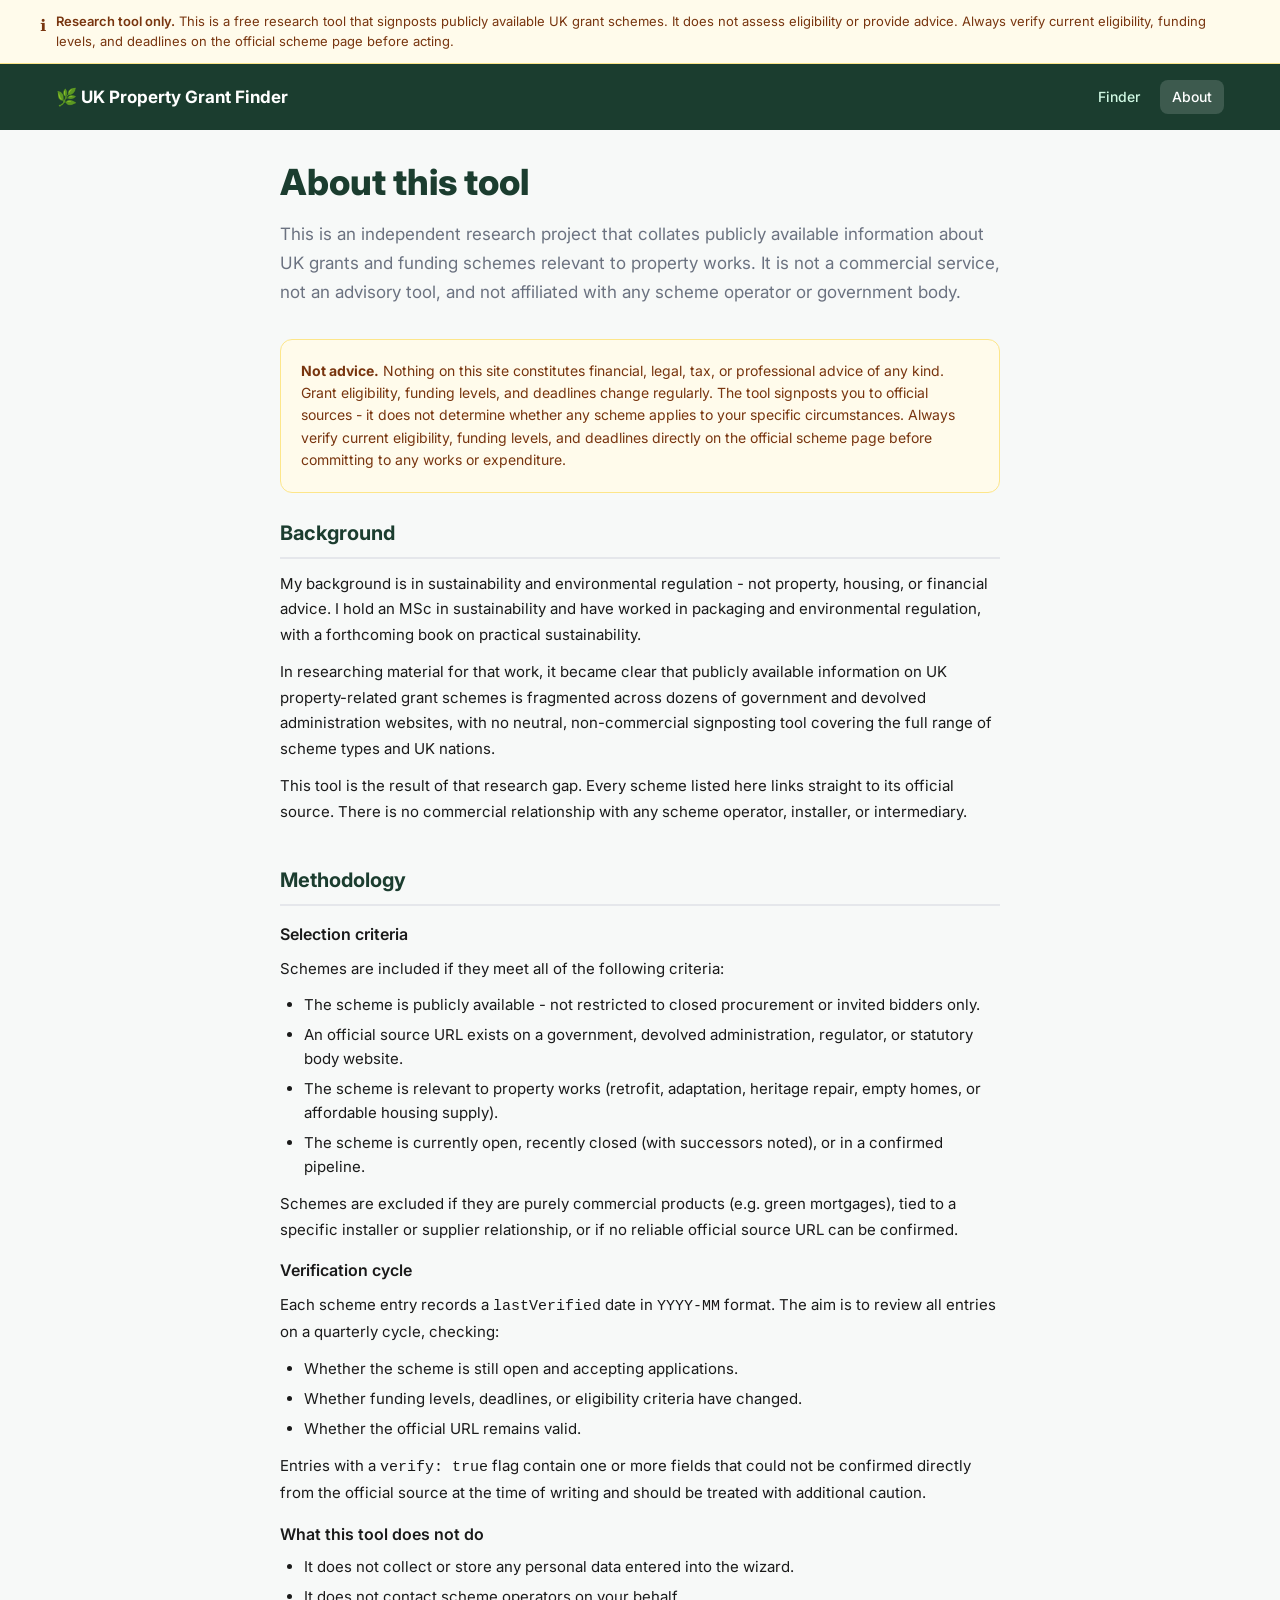
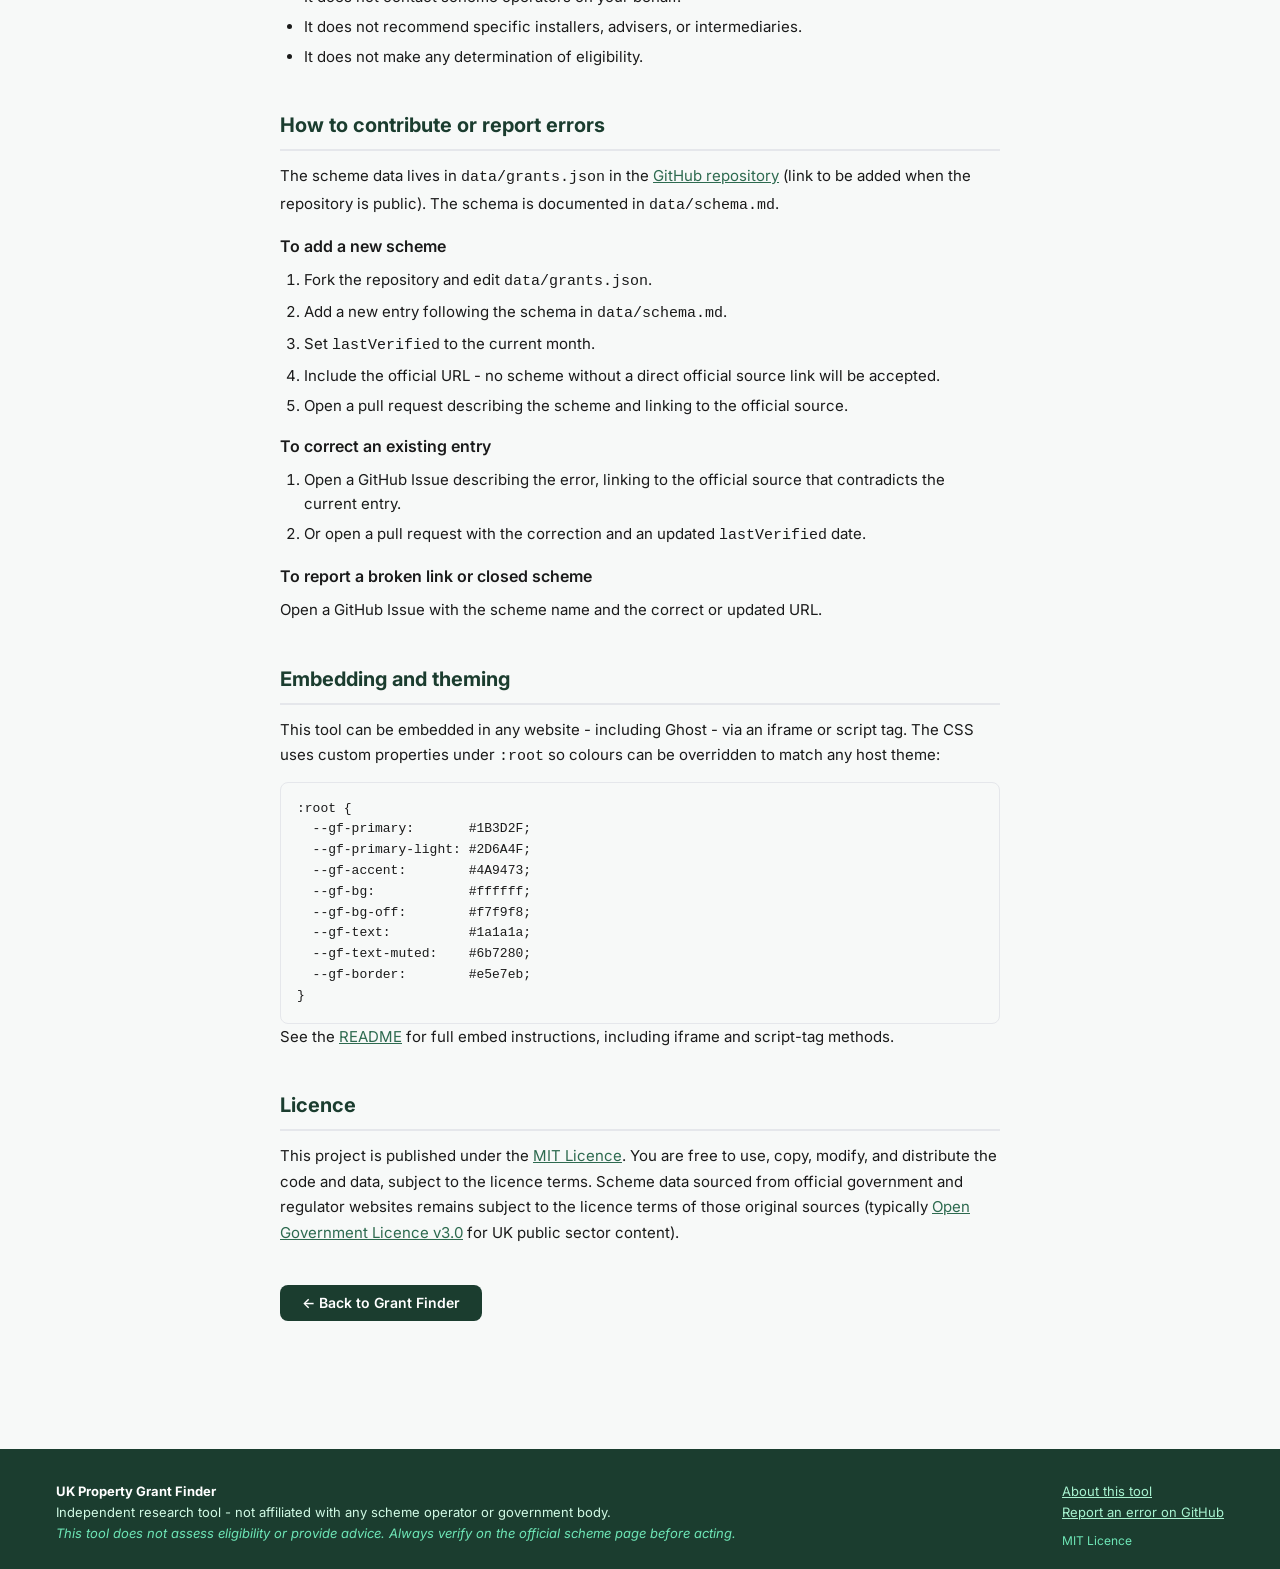
==== commit 08fe6eeb: "Add audience filter, remove em dashes, humanise copy, clean README" ====
--- a/about.html
+++ b/about.html
@@ -3,7 +3,7 @@
 <head>
   <meta charset="UTF-8">
   <meta name="viewport" content="width=device-width, initial-scale=1.0">
-  <title>About — UK Property Grant Finder</title>
+  <title>About  -  UK Property Grant Finder</title>
   <meta name="description" content="About the UK Property Grant Finder: an independent research tool collating publicly available information on UK property grant schemes. Not an advisory service.">
   <link rel="preconnect" href="https://fonts.googleapis.com">
   <link href="https://fonts.googleapis.com/css2?family=Inter:wght@400;500;600;700;800&display=swap" rel="stylesheet">
@@ -56,7 +56,7 @@
             <strong>Not advice.</strong>
             Nothing on this site constitutes financial, legal, tax, or professional advice of any kind.
             Grant eligibility, funding levels, and deadlines change regularly.
-            The tool signposts you to official sources — it does not determine whether any scheme applies
+            The tool signposts you to official sources  -  it does not determine whether any scheme applies
             to your specific circumstances.
             Always verify current eligibility, funding levels, and deadlines directly on the official
             scheme page before committing to any works or expenditure.
@@ -67,7 +67,7 @@
         <section class="gf-about-section" aria-labelledby="background-heading">
           <h2 id="background-heading">Background</h2>
           <p>
-            My background is in sustainability and environmental regulation — not property, housing,
+            My background is in sustainability and environmental regulation  -  not property, housing,
             or financial advice. I hold an MSc in sustainability and have worked in packaging and
             environmental regulation, with a forthcoming book on practical sustainability.
           </p>
@@ -93,7 +93,7 @@
             Schemes are included if they meet all of the following criteria:
           </p>
           <ul>
-            <li>The scheme is publicly available — not restricted to closed procurement or invited bidders only.</li>
+            <li>The scheme is publicly available  -  not restricted to closed procurement or invited bidders only.</li>
             <li>An official source URL exists on a government, devolved administration, regulator, or statutory body website.</li>
             <li>The scheme is relevant to property works (retrofit, adaptation, heritage repair, empty homes, or affordable housing supply).</li>
             <li>The scheme is currently open, recently closed (with successors noted), or in a confirmed pipeline.</li>
@@ -144,7 +144,7 @@
             <li>Fork the repository and edit <code>data/grants.json</code>.</li>
             <li>Add a new entry following the schema in <code>data/schema.md</code>.</li>
             <li>Set <code>lastVerified</code> to the current month.</li>
-            <li>Include the official URL — no scheme without a direct official source link will be accepted.</li>
+            <li>Include the official URL  -  no scheme without a direct official source link will be accepted.</li>
             <li>Open a pull request describing the scheme and linking to the official source.</li>
           </ol>
 
@@ -164,7 +164,7 @@
         <section class="gf-about-section" aria-labelledby="theming-heading">
           <h2 id="theming-heading">Embedding and theming</h2>
           <p>
-            This tool can be embedded in any website — including Ghost — via an iframe or script tag.
+            This tool can be embedded in any website  -  including Ghost  -  via an iframe or script tag.
             The CSS uses custom properties under <code>:root</code> so colours can be overridden to
             match any host theme:
           </p>
@@ -211,7 +211,7 @@
     <div class="gf-footer-inner">
       <div>
         <p><strong style="color:#fff;">UK Property Grant Finder</strong></p>
-        <p>Independent research tool — not affiliated with any scheme operator or government body.</p>
+        <p>Independent research tool  -  not affiliated with any scheme operator or government body.</p>
         <p class="gf-footer-disclaimer">
           This tool does not assess eligibility or provide advice.
           Always verify on the official scheme page before acting.
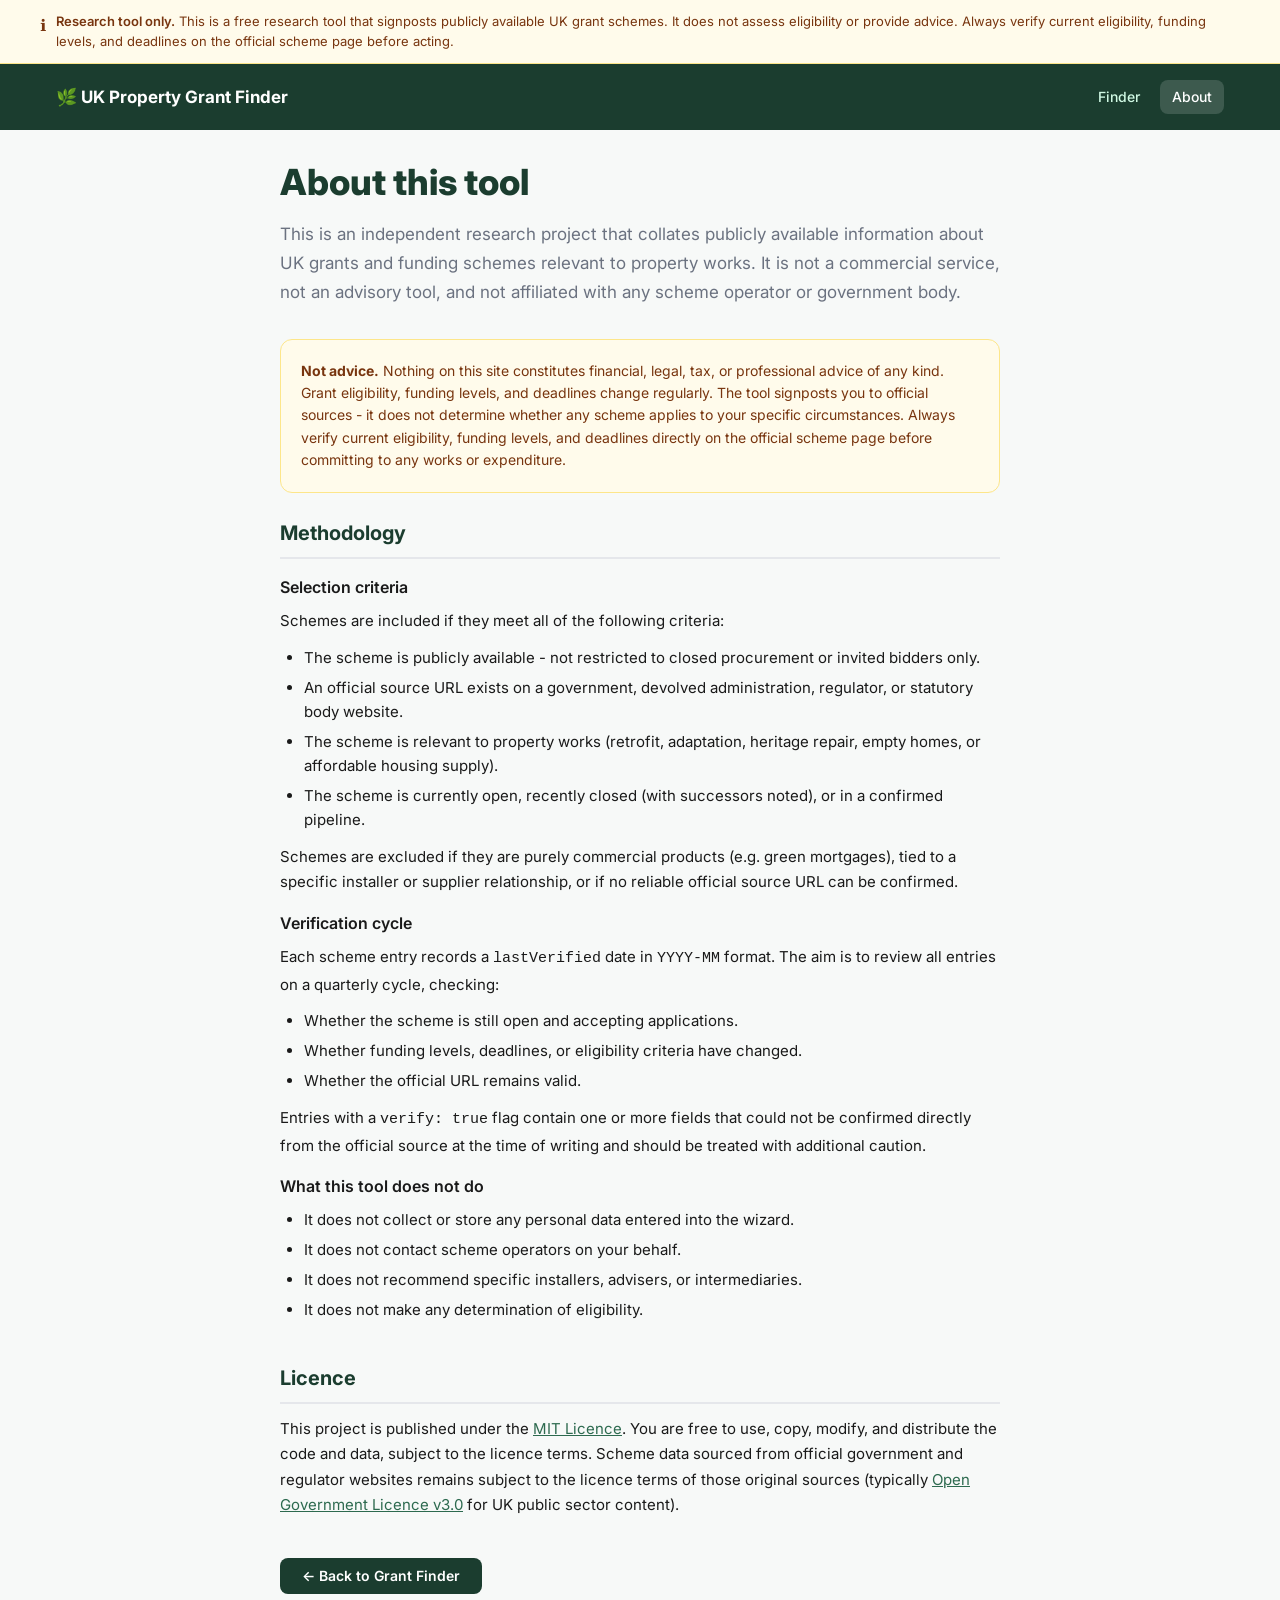
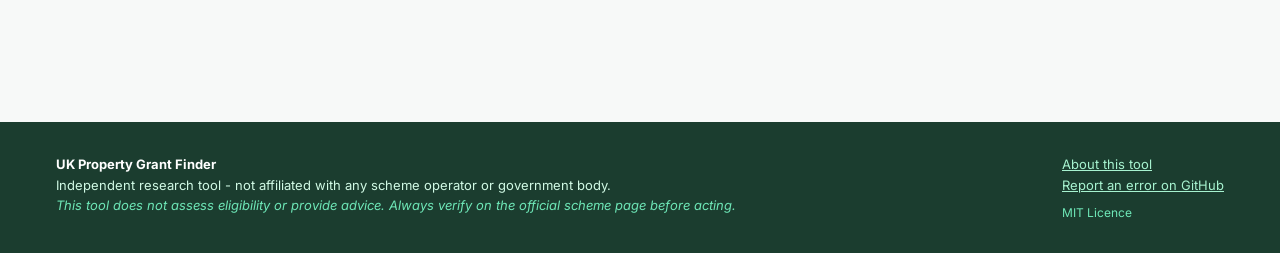
==== commit b837bcc6: "Remove background, contribute, and embedding sections from about page" ====
--- a/about.html
+++ b/about.html
@@ -63,27 +63,6 @@
           </p>
         </div>
 
-        <!-- Background -->
-        <section class="gf-about-section" aria-labelledby="background-heading">
-          <h2 id="background-heading">Background</h2>
-          <p>
-            My background is in sustainability and environmental regulation  -  not property, housing,
-            or financial advice. I hold an MSc in sustainability and have worked in packaging and
-            environmental regulation, with a forthcoming book on practical sustainability.
-          </p>
-          <p>
-            In researching material for that work, it became clear that publicly available information
-            on UK property-related grant schemes is fragmented across dozens of government and devolved
-            administration websites, with no neutral, non-commercial signposting tool covering the
-            full range of scheme types and UK nations.
-          </p>
-          <p>
-            This tool is the result of that research gap. Every scheme listed here links straight to
-            its official source. There is no commercial relationship with any scheme operator,
-            installer, or intermediary.
-          </p>
-        </section>
-
         <!-- Methodology -->
         <section class="gf-about-section" aria-labelledby="methodology-heading">
           <h2 id="methodology-heading">Methodology</h2>
@@ -129,61 +108,6 @@
           </ul>
         </section>
 
-        <!-- How to contribute -->
-        <section class="gf-about-section" aria-labelledby="contribute-heading">
-          <h2 id="contribute-heading">How to contribute or report errors</h2>
-          <p>
-            The scheme data lives in <code>data/grants.json</code> in the
-            <a href="https://github.com/" target="_blank" rel="noopener noreferrer">GitHub repository</a>
-            (link to be added when the repository is public).
-            The schema is documented in <code>data/schema.md</code>.
-          </p>
-
-          <h3>To add a new scheme</h3>
-          <ol>
-            <li>Fork the repository and edit <code>data/grants.json</code>.</li>
-            <li>Add a new entry following the schema in <code>data/schema.md</code>.</li>
-            <li>Set <code>lastVerified</code> to the current month.</li>
-            <li>Include the official URL  -  no scheme without a direct official source link will be accepted.</li>
-            <li>Open a pull request describing the scheme and linking to the official source.</li>
-          </ol>
-
-          <h3>To correct an existing entry</h3>
-          <ol>
-            <li>Open a GitHub Issue describing the error, linking to the official source that contradicts the current entry.</li>
-            <li>Or open a pull request with the correction and an updated <code>lastVerified</code> date.</li>
-          </ol>
-
-          <h3>To report a broken link or closed scheme</h3>
-          <p>
-            Open a GitHub Issue with the scheme name and the correct or updated URL.
-          </p>
-        </section>
-
-        <!-- Theming -->
-        <section class="gf-about-section" aria-labelledby="theming-heading">
-          <h2 id="theming-heading">Embedding and theming</h2>
-          <p>
-            This tool can be embedded in any website  -  including Ghost  -  via an iframe or script tag.
-            The CSS uses custom properties under <code>:root</code> so colours can be overridden to
-            match any host theme:
-          </p>
-          <pre style="background:var(--gf-bg-off);border:1px solid var(--gf-border);border-radius:8px;padding:16px;font-size:13px;overflow-x:auto;"><code>:root {
-  --gf-primary:       #1B3D2F;
-  --gf-primary-light: #2D6A4F;
-  --gf-accent:        #4A9473;
-  --gf-bg:            #ffffff;
-  --gf-bg-off:        #f7f9f8;
-  --gf-text:          #1a1a1a;
-  --gf-text-muted:    #6b7280;
-  --gf-border:        #e5e7eb;
-}</code></pre>
-          <p>
-            See the <a href="https://github.com/" target="_blank" rel="noopener noreferrer">README</a>
-            for full embed instructions, including iframe and script-tag methods.
-          </p>
-        </section>
-
         <!-- Licence -->
         <section class="gf-about-section" aria-labelledby="licence-heading">
           <h2 id="licence-heading">Licence</h2>
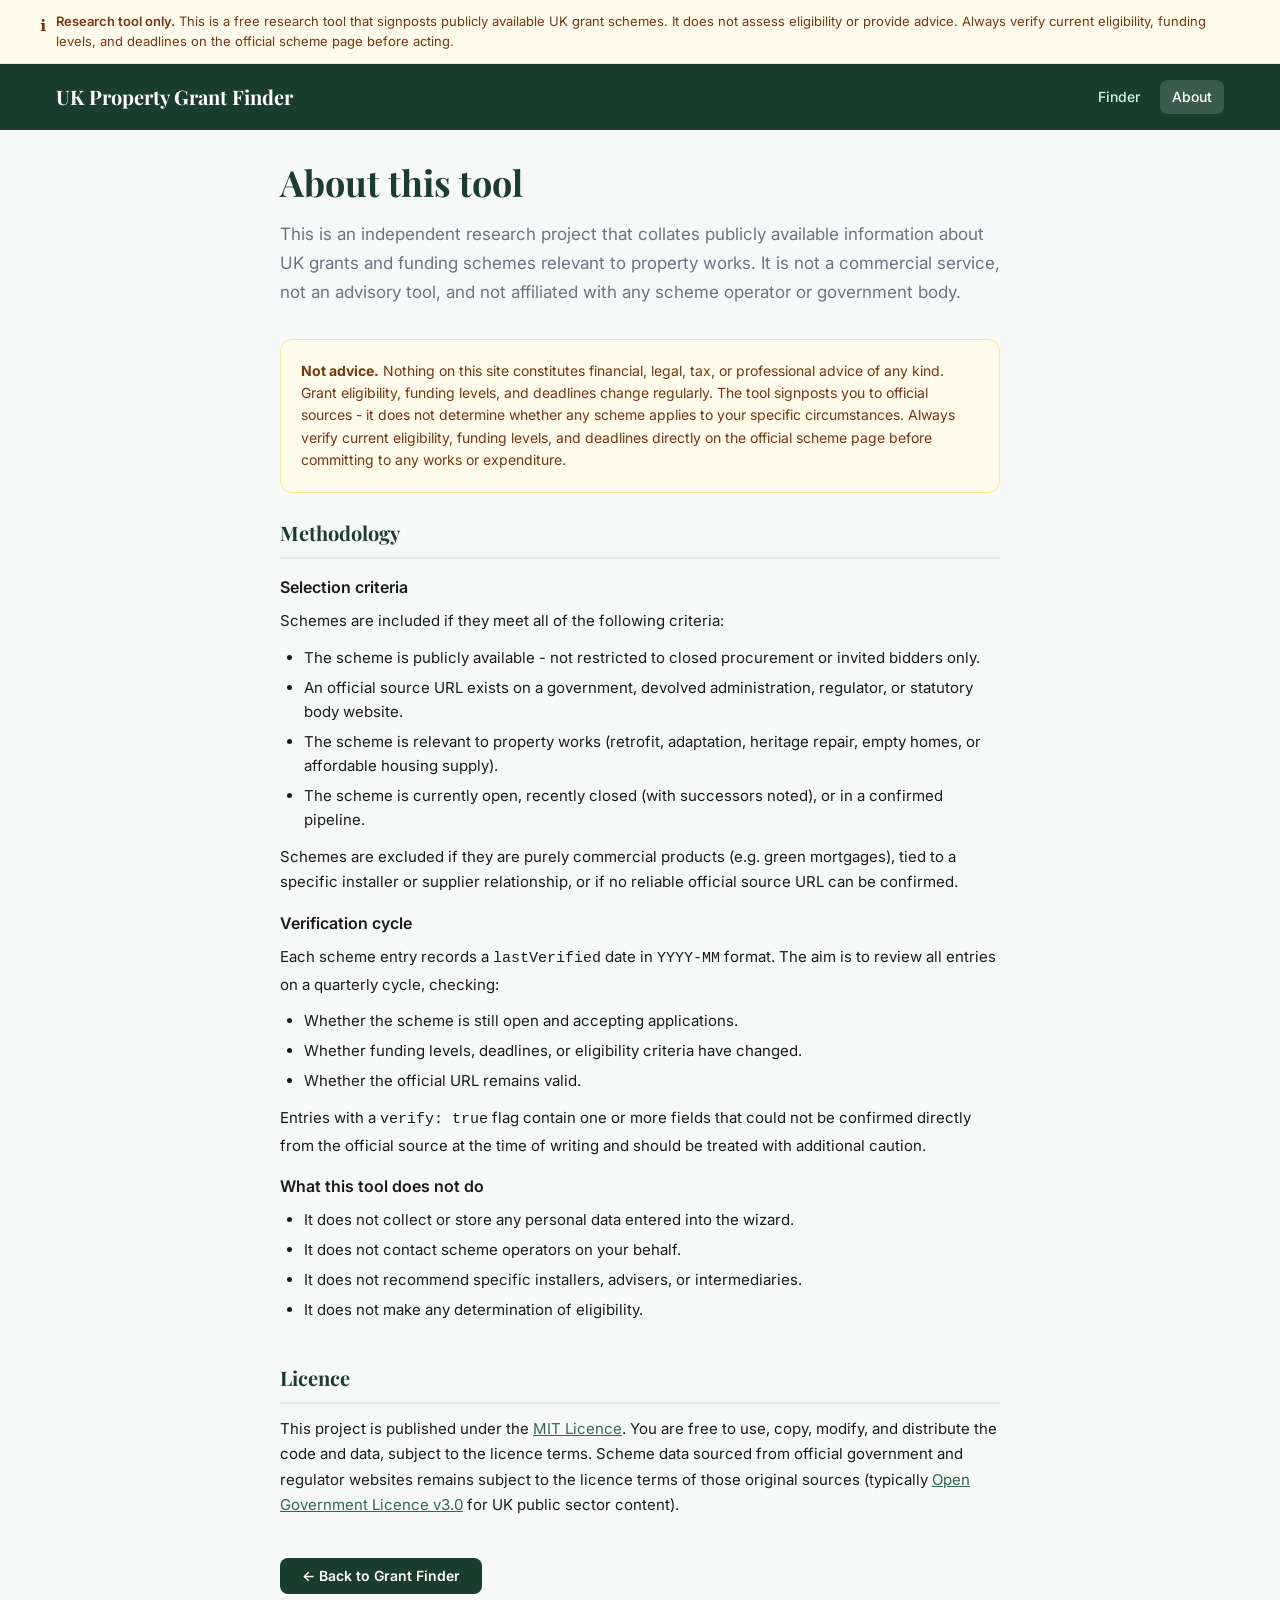
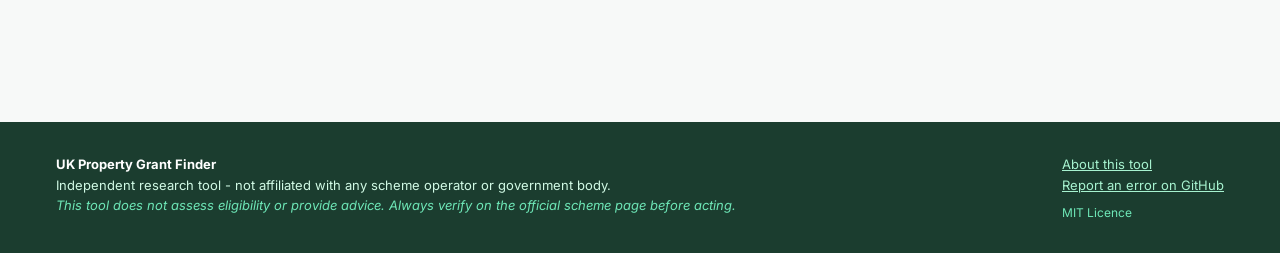
==== commit 1d036ec8: "Remove emojis, add Woodbrief branding and Playfair Display headings" ====
--- a/about.html
+++ b/about.html
@@ -6,7 +6,7 @@
   <title>About  -  UK Property Grant Finder</title>
   <meta name="description" content="About the UK Property Grant Finder: an independent research tool collating publicly available information on UK property grant schemes. Not an advisory service.">
   <link rel="preconnect" href="https://fonts.googleapis.com">
-  <link href="https://fonts.googleapis.com/css2?family=Inter:wght@400;500;600;700;800&display=swap" rel="stylesheet">
+  <link href="https://fonts.googleapis.com/css2?family=Playfair+Display:wght@700&family=Inter:wght@400;500;600;700;800&display=swap" rel="stylesheet">
   <link rel="stylesheet" href="assets/styles.css">
 </head>
 <body>
@@ -28,7 +28,7 @@
   <header class="gf-site-header" role="banner">
     <div class="gf-site-header-inner">
       <a href="index.html" class="gf-site-logo" aria-label="UK Property Grant Finder home">
-        🌿 UK Property Grant Finder
+         UK Property Grant Finder
       </a>
       <nav class="gf-site-nav" aria-label="Main navigation">
         <a href="index.html" class="gf-nav-link">Finder</a>
--- a/assets/styles.css
+++ b/assets/styles.css
@@ -1,7 +1,9 @@
 /* ============================================================
-   UK Property Grant Finder — styles.css
-   Mobile-first, CSS custom properties for Ghost theme overrides
+   UK Property Grant Finder - styles.css
+   Woodbrief branding. Mobile-first, CSS custom properties.
    ============================================================ */
+
+@import url('https://fonts.googleapis.com/css2?family=Playfair+Display:wght@700&family=Inter:wght@400;500;600;700&display=swap');
 
 :root {
   --gf-primary:       #1B3D2F;
@@ -21,6 +23,7 @@
   --gf-shadow-md:     0 4px 6px rgba(0,0,0,.07), 0 10px 30px rgba(0,0,0,.08);
   --gf-transition:    0.18s ease;
   --gf-font:          'Inter', system-ui, -apple-system, sans-serif;
+  --gf-font-heading:  'Playfair Display', Georgia, serif;
 }
 
 /* ── Reset ── */
@@ -108,13 +111,20 @@
   gap: 16px;
 }
 .gf-site-logo {
-  font-size: 17px;
+  font-family: var(--gf-font-heading);
+  font-size: 20px;
   font-weight: 700;
   color: #fff;
   text-decoration: none;
   display: flex;
   align-items: center;
-  gap: 8px;
+  gap: 10px;
+}
+.gf-site-logo svg {
+  width: 22px;
+  height: 22px;
+  fill: #fff;
+  flex-shrink: 0;
 }
 .gf-site-logo:hover { color: #d1fae5; }
 .gf-site-nav {
@@ -159,8 +169,9 @@
   margin-bottom: 14px;
 }
 .gf-hero h1 {
-  font-size: clamp(22px, 4vw, 36px);
-  font-weight: 800;
+  font-family: var(--gf-font-heading);
+  font-size: clamp(26px, 4vw, 40px);
+  font-weight: 700;
   color: var(--gf-primary);
   line-height: 1.2;
   margin-bottom: 12px;
@@ -257,6 +268,7 @@
   margin-bottom: 20px;
 }
 .gf-card h2 {
+  font-family: var(--gf-font-heading);
   font-size: 19px;
   font-weight: 700;
   color: var(--gf-primary);
@@ -312,10 +324,9 @@
   outline-offset: 2px;
 }
 .gf-option-icon {
-  font-size: 24px;
-  margin-bottom: 6px;
-  display: block;
-}
+  display: none;
+}
+.gf-no-results-icon { display: none; }
 .gf-option-label {
   font-size: 13px;
   font-weight: 600;
@@ -912,8 +923,9 @@
   margin: 0 auto;
 }
 .gf-about-layout h1 {
+  font-family: var(--gf-font-heading);
   font-size: clamp(24px, 4vw, 36px);
-  font-weight: 800;
+  font-weight: 700;
   color: var(--gf-primary);
   margin-bottom: 8px;
 }
@@ -927,6 +939,7 @@
   margin-bottom: 40px;
 }
 .gf-about-section h2 {
+  font-family: var(--gf-font-heading);
   font-size: 20px;
   font-weight: 700;
   color: var(--gf-primary);
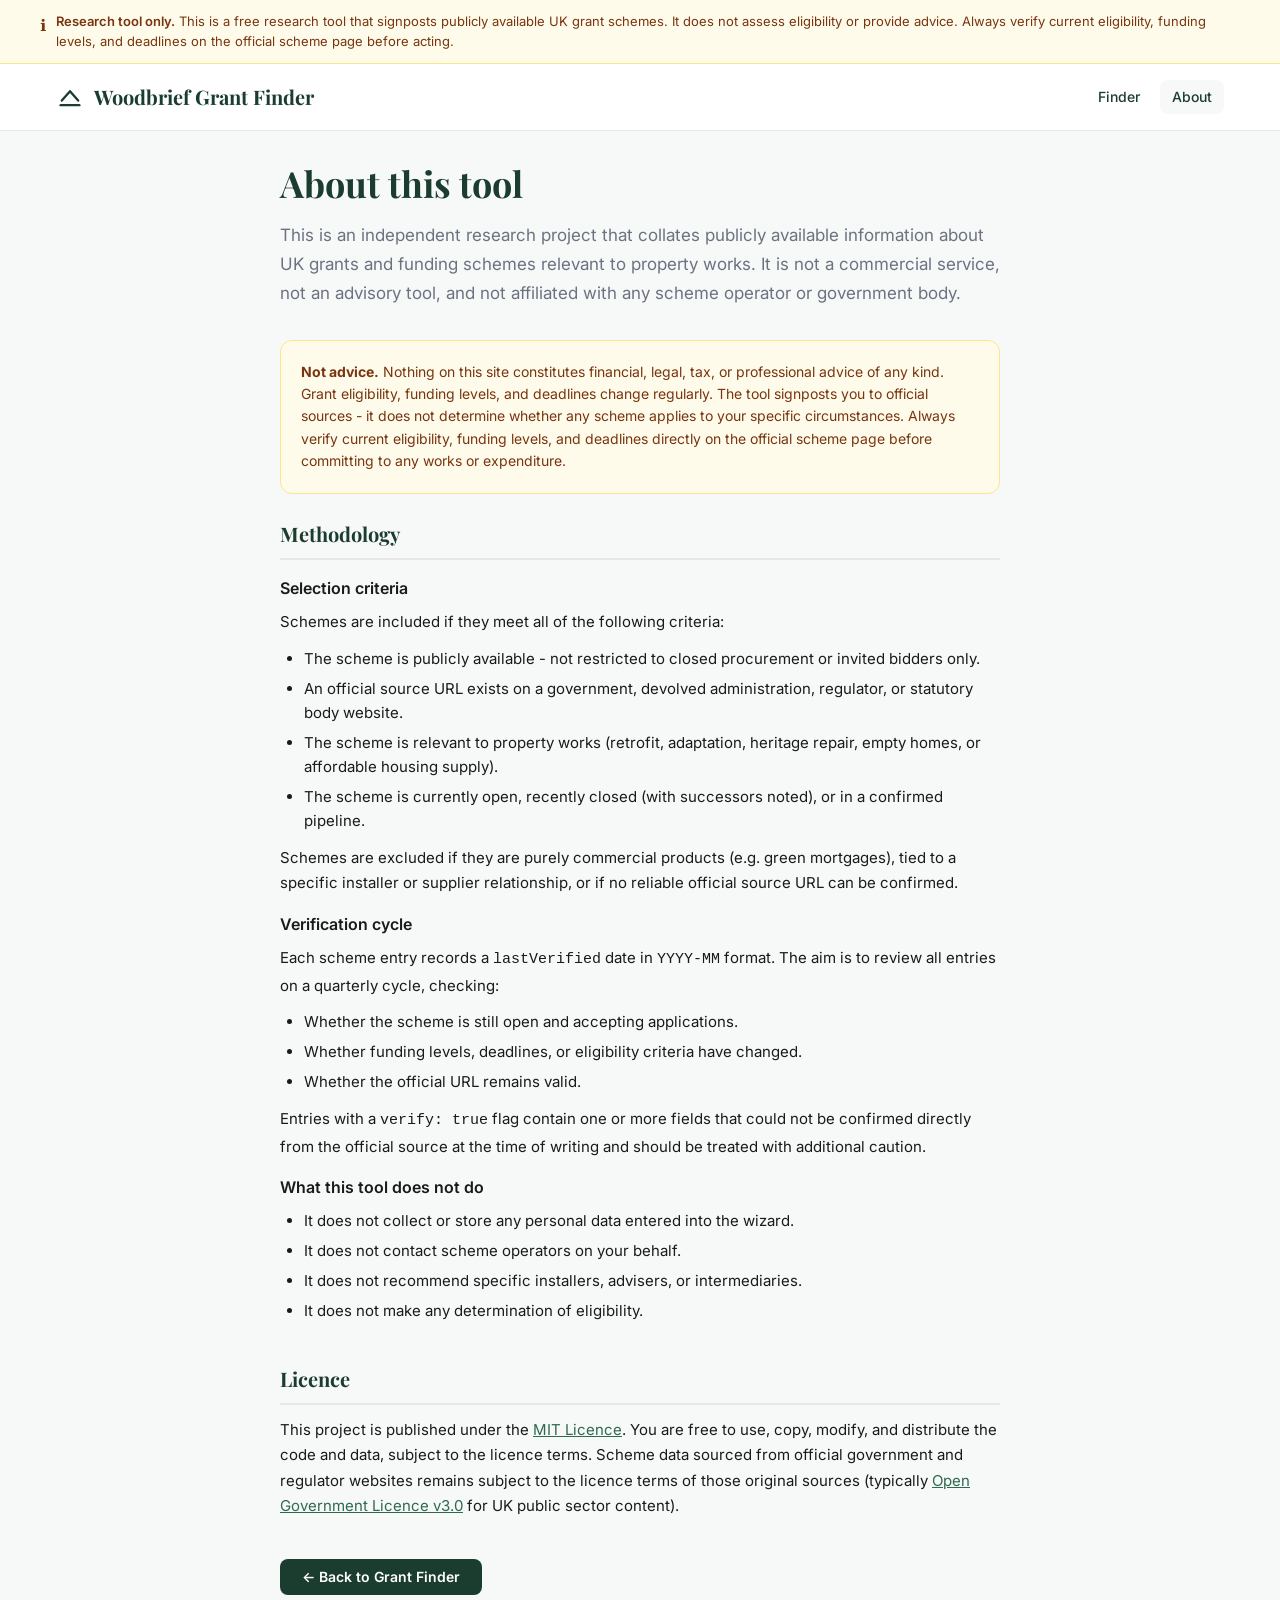
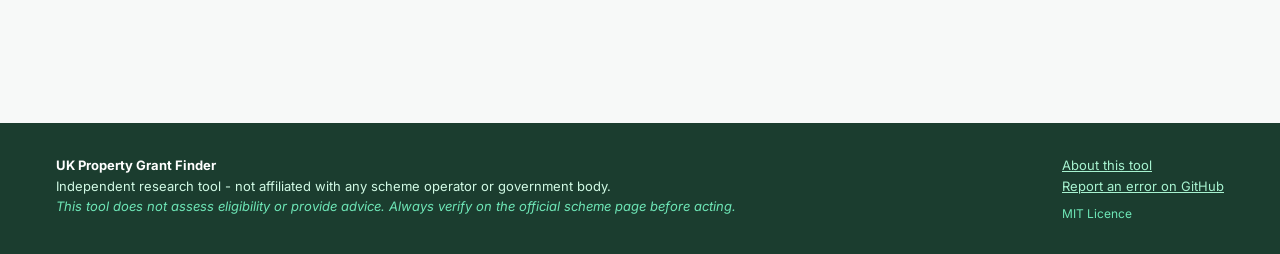
==== commit b0074f13: "Fix icon: rescale SVG to 24x24 viewBox for clean rendering at small sizes" ====
--- a/about.html
+++ b/about.html
@@ -28,7 +28,8 @@
   <header class="gf-site-header" role="banner">
     <div class="gf-site-header-inner">
       <a href="index.html" class="gf-site-logo" aria-label="UK Property Grant Finder home">
-         UK Property Grant Finder
+        <svg viewBox="0 0 24 24" aria-hidden="true" fill="none" stroke="currentColor" stroke-width="2" stroke-linecap="round" stroke-linejoin="round"><polyline points="5,15 12,7 19,15"/><line x1="4" y1="19" x2="20" y2="19"/></svg>
+        Woodbrief Grant Finder
       </a>
       <nav class="gf-site-nav" aria-label="Main navigation">
         <a href="index.html" class="gf-nav-link">Finder</a>
--- a/assets/styles.css
+++ b/assets/styles.css
@@ -97,9 +97,10 @@
 
 /* ── Site header ── */
 .gf-site-header {
-  background: var(--gf-primary);
-  color: #fff;
+  background: #ffffff;
+  color: var(--gf-primary);
   padding: 16px 0;
+  border-bottom: 1px solid var(--gf-border);
 }
 .gf-site-header-inner {
   max-width: 1200px;
@@ -114,26 +115,31 @@
   font-family: var(--gf-font-heading);
   font-size: 20px;
   font-weight: 700;
-  color: #fff;
+  color: var(--gf-primary);
   text-decoration: none;
   display: flex;
   align-items: center;
   gap: 10px;
 }
 .gf-site-logo svg {
-  width: 22px;
-  height: 22px;
-  fill: #fff;
+  width: 28px;
+  height: 28px;
+  fill: none;
+  stroke: var(--gf-primary);
+  stroke-width: 2;
+  stroke-linecap: round;
+  stroke-linejoin: round;
   flex-shrink: 0;
 }
-.gf-site-logo:hover { color: #d1fae5; }
+.gf-site-logo:hover { color: var(--gf-primary-light); }
+.gf-site-logo:hover svg { stroke: var(--gf-primary-light); }
 .gf-site-nav {
   display: flex;
   gap: 8px;
   align-items: center;
 }
 .gf-nav-link {
-  color: #d1fae5;
+  color: var(--gf-primary);
   font-size: 14px;
   font-weight: 500;
   text-decoration: none;
@@ -143,11 +149,11 @@
 }
 .gf-nav-link:hover,
 .gf-nav-link.active {
-  background: rgba(255,255,255,.15);
-  color: #fff;
+  background: var(--gf-bg-off);
+  color: var(--gf-primary);
 }
 .gf-nav-link:focus-visible {
-  outline: 2px solid #d1fae5;
+  outline: 2px solid var(--gf-primary);
   outline-offset: 2px;
 }
 
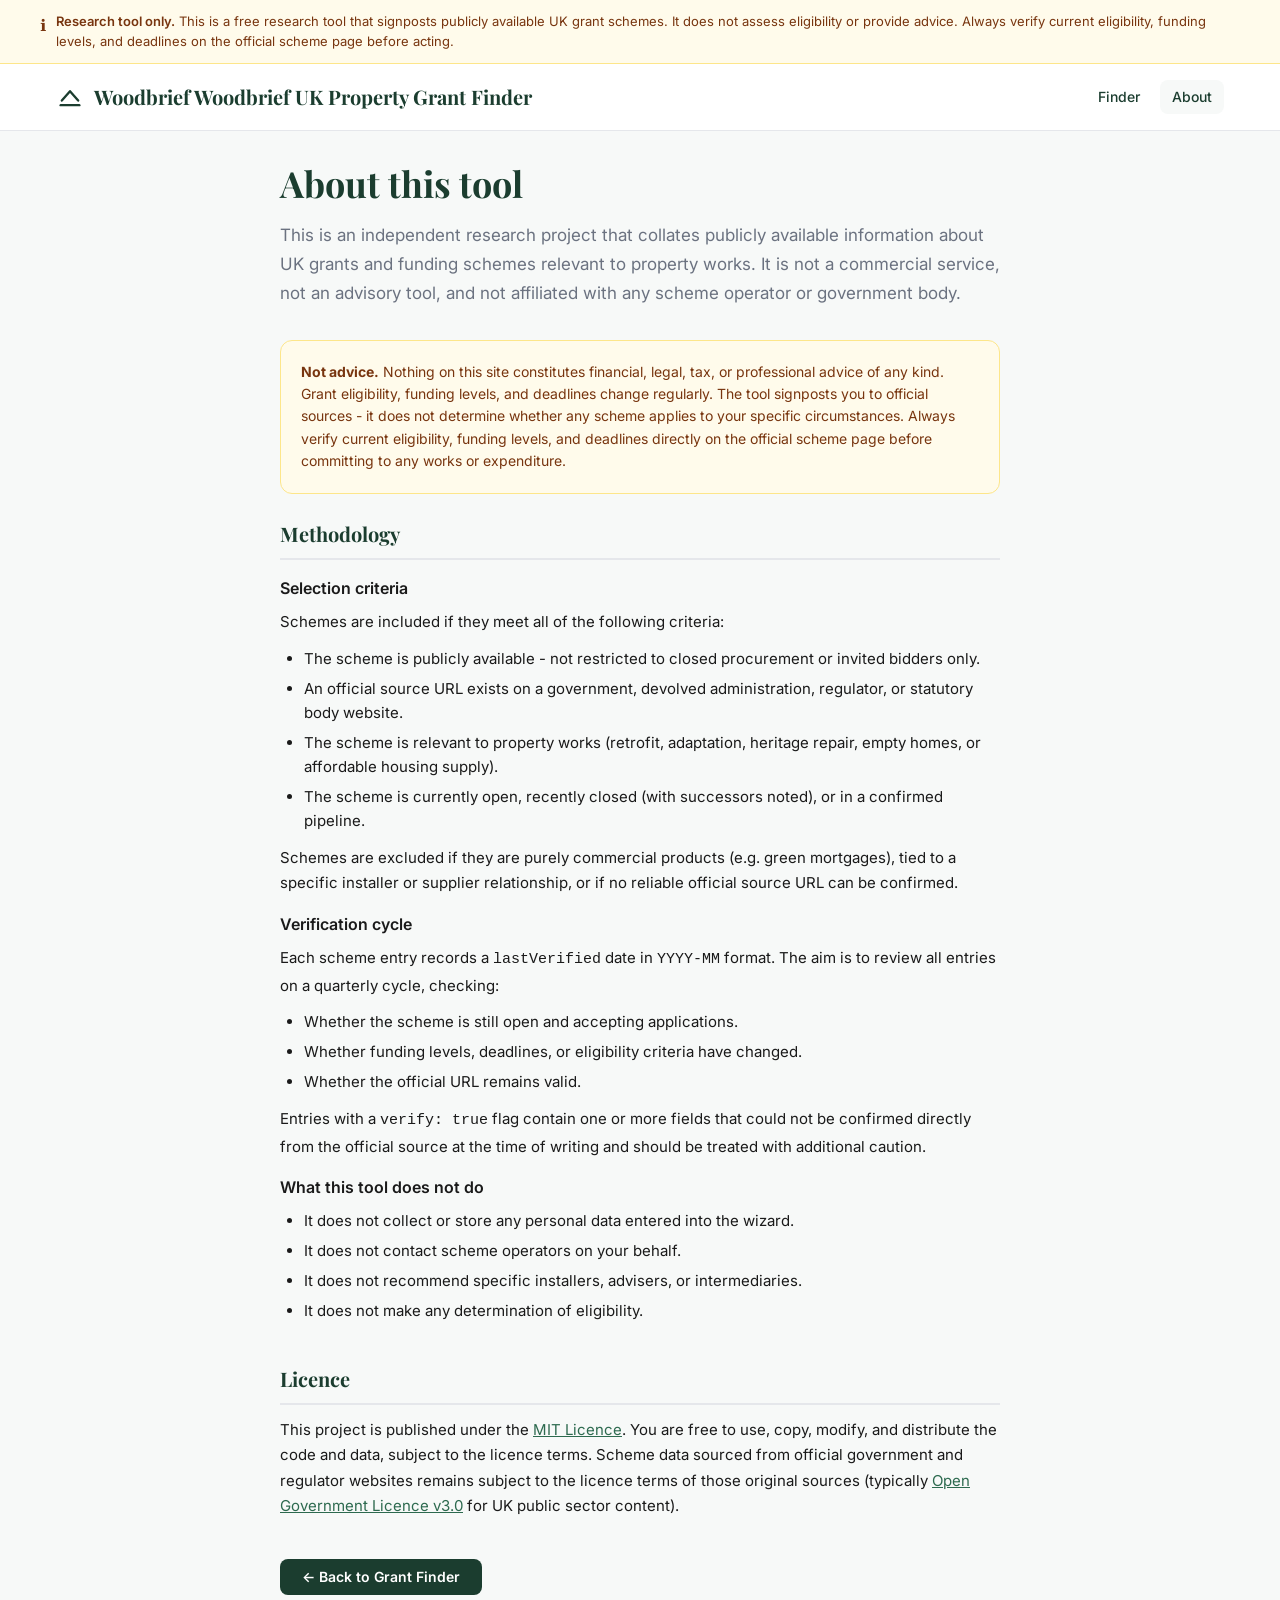
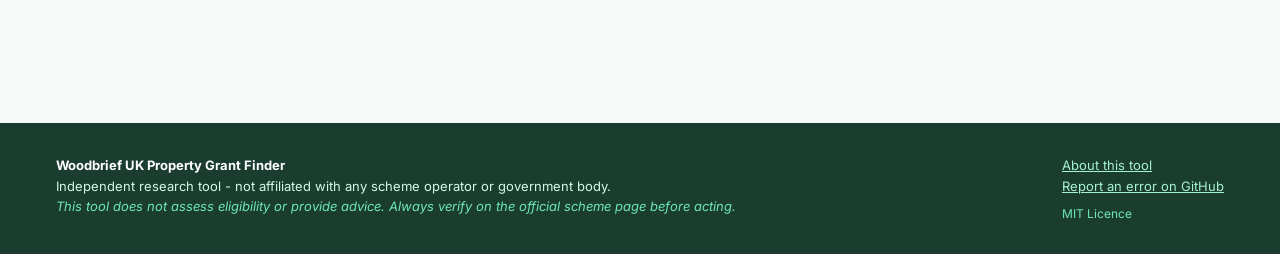
==== commit 8ed2599b: "Rename to Woodbrief UK Property Grant Finder throughout" ====
--- a/about.html
+++ b/about.html
@@ -3,8 +3,8 @@
 <head>
   <meta charset="UTF-8">
   <meta name="viewport" content="width=device-width, initial-scale=1.0">
-  <title>About  -  UK Property Grant Finder</title>
-  <meta name="description" content="About the UK Property Grant Finder: an independent research tool collating publicly available information on UK property grant schemes. Not an advisory service.">
+  <title>About - Woodbrief Woodbrief UK Property Grant Finder</title>
+  <meta name="description" content="About the Woodbrief Woodbrief UK Property Grant Finder: an independent research tool collating publicly available information on UK property grant schemes. Not an advisory service.">
   <link rel="preconnect" href="https://fonts.googleapis.com">
   <link href="https://fonts.googleapis.com/css2?family=Playfair+Display:wght@700&family=Inter:wght@400;500;600;700;800&display=swap" rel="stylesheet">
   <link rel="stylesheet" href="assets/styles.css">
@@ -27,9 +27,9 @@
   <!-- ── Site header ── -->
   <header class="gf-site-header" role="banner">
     <div class="gf-site-header-inner">
-      <a href="index.html" class="gf-site-logo" aria-label="UK Property Grant Finder home">
+      <a href="index.html" class="gf-site-logo" aria-label="Woodbrief UK Property Grant Finder home">
         <svg viewBox="0 0 24 24" aria-hidden="true" fill="none" stroke="currentColor" stroke-width="2" stroke-linecap="round" stroke-linejoin="round"><polyline points="5,15 12,7 19,15"/><line x1="4" y1="19" x2="20" y2="19"/></svg>
-        Woodbrief Grant Finder
+        Woodbrief Woodbrief UK Property Grant Finder
       </a>
       <nav class="gf-site-nav" aria-label="Main navigation">
         <a href="index.html" class="gf-nav-link">Finder</a>
@@ -135,7 +135,7 @@
   <footer class="gf-footer" role="contentinfo">
     <div class="gf-footer-inner">
       <div>
-        <p><strong style="color:#fff;">UK Property Grant Finder</strong></p>
+        <p><strong style="color:#fff;">Woodbrief UK Property Grant Finder</strong></p>
         <p>Independent research tool  -  not affiliated with any scheme operator or government body.</p>
         <p class="gf-footer-disclaimer">
           This tool does not assess eligibility or provide advice.
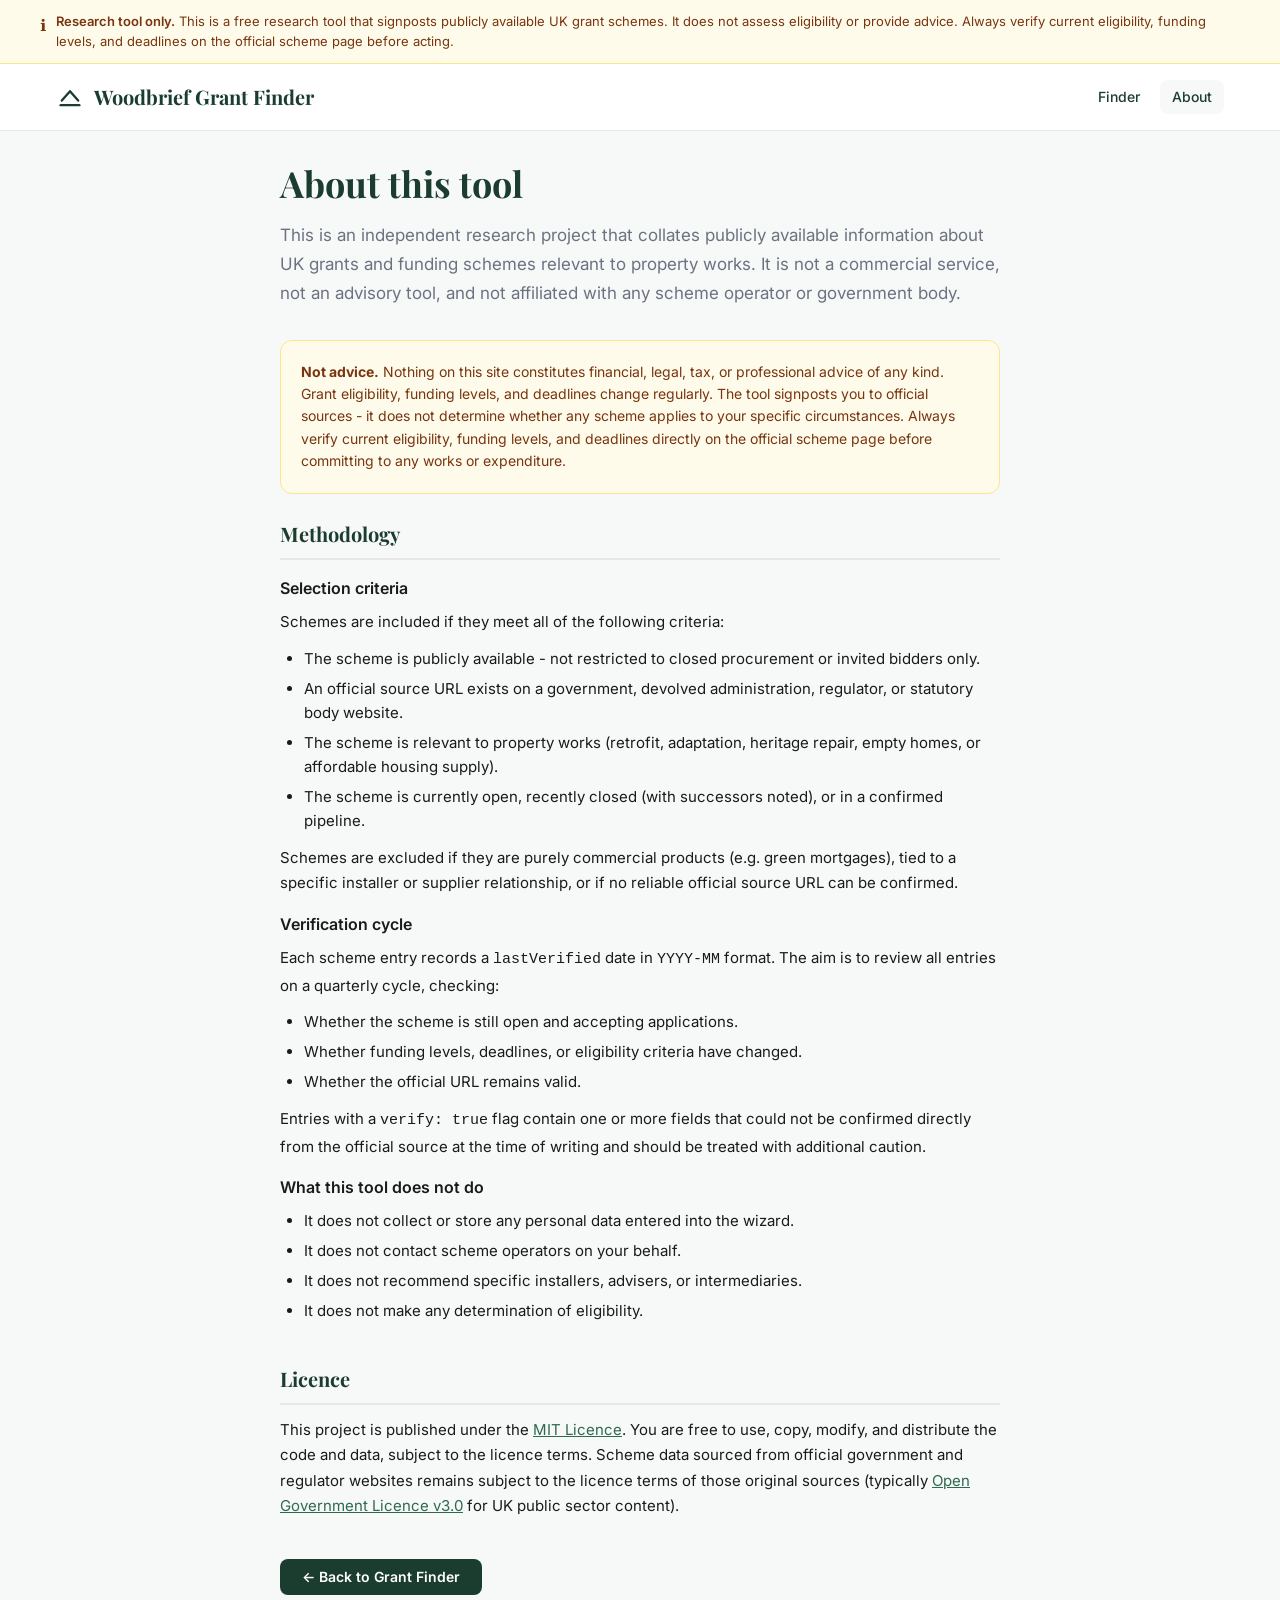
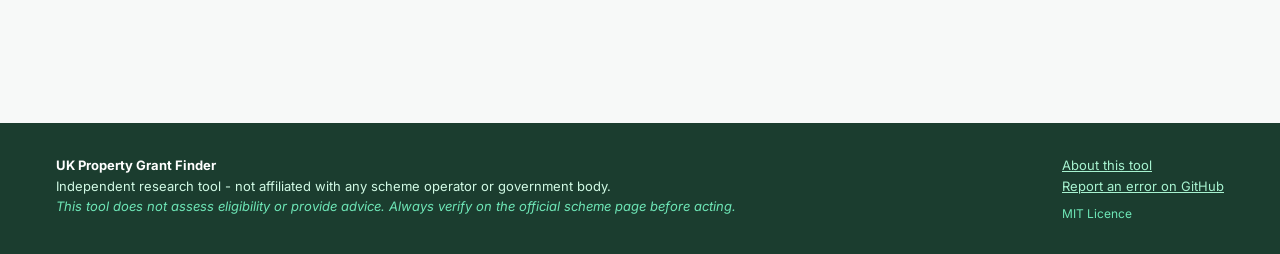
==== commit f42c76a4: "Revert branding rename — restore UK Property Grant Finder" ====
--- a/about.html
+++ b/about.html
@@ -3,8 +3,8 @@
 <head>
   <meta charset="UTF-8">
   <meta name="viewport" content="width=device-width, initial-scale=1.0">
-  <title>About - Woodbrief Woodbrief UK Property Grant Finder</title>
-  <meta name="description" content="About the Woodbrief Woodbrief UK Property Grant Finder: an independent research tool collating publicly available information on UK property grant schemes. Not an advisory service.">
+  <title>About - Woodbrief UK Property Grant Finder</title>
+  <meta name="description" content="About the Woodbrief UK Property Grant Finder: an independent research tool collating publicly available information on UK property grant schemes. Not an advisory service.">
   <link rel="preconnect" href="https://fonts.googleapis.com">
   <link href="https://fonts.googleapis.com/css2?family=Playfair+Display:wght@700&family=Inter:wght@400;500;600;700;800&display=swap" rel="stylesheet">
   <link rel="stylesheet" href="assets/styles.css">
@@ -27,9 +27,9 @@
   <!-- ── Site header ── -->
   <header class="gf-site-header" role="banner">
     <div class="gf-site-header-inner">
-      <a href="index.html" class="gf-site-logo" aria-label="Woodbrief UK Property Grant Finder home">
+      <a href="index.html" class="gf-site-logo" aria-label="UK Property Grant Finder home">
         <svg viewBox="0 0 24 24" aria-hidden="true" fill="none" stroke="currentColor" stroke-width="2" stroke-linecap="round" stroke-linejoin="round"><polyline points="5,15 12,7 19,15"/><line x1="4" y1="19" x2="20" y2="19"/></svg>
-        Woodbrief Woodbrief UK Property Grant Finder
+        Woodbrief Grant Finder
       </a>
       <nav class="gf-site-nav" aria-label="Main navigation">
         <a href="index.html" class="gf-nav-link">Finder</a>
@@ -135,7 +135,7 @@
   <footer class="gf-footer" role="contentinfo">
     <div class="gf-footer-inner">
       <div>
-        <p><strong style="color:#fff;">Woodbrief UK Property Grant Finder</strong></p>
+        <p><strong style="color:#fff;">UK Property Grant Finder</strong></p>
         <p>Independent research tool  -  not affiliated with any scheme operator or government body.</p>
         <p class="gf-footer-disclaimer">
           This tool does not assess eligibility or provide advice.
